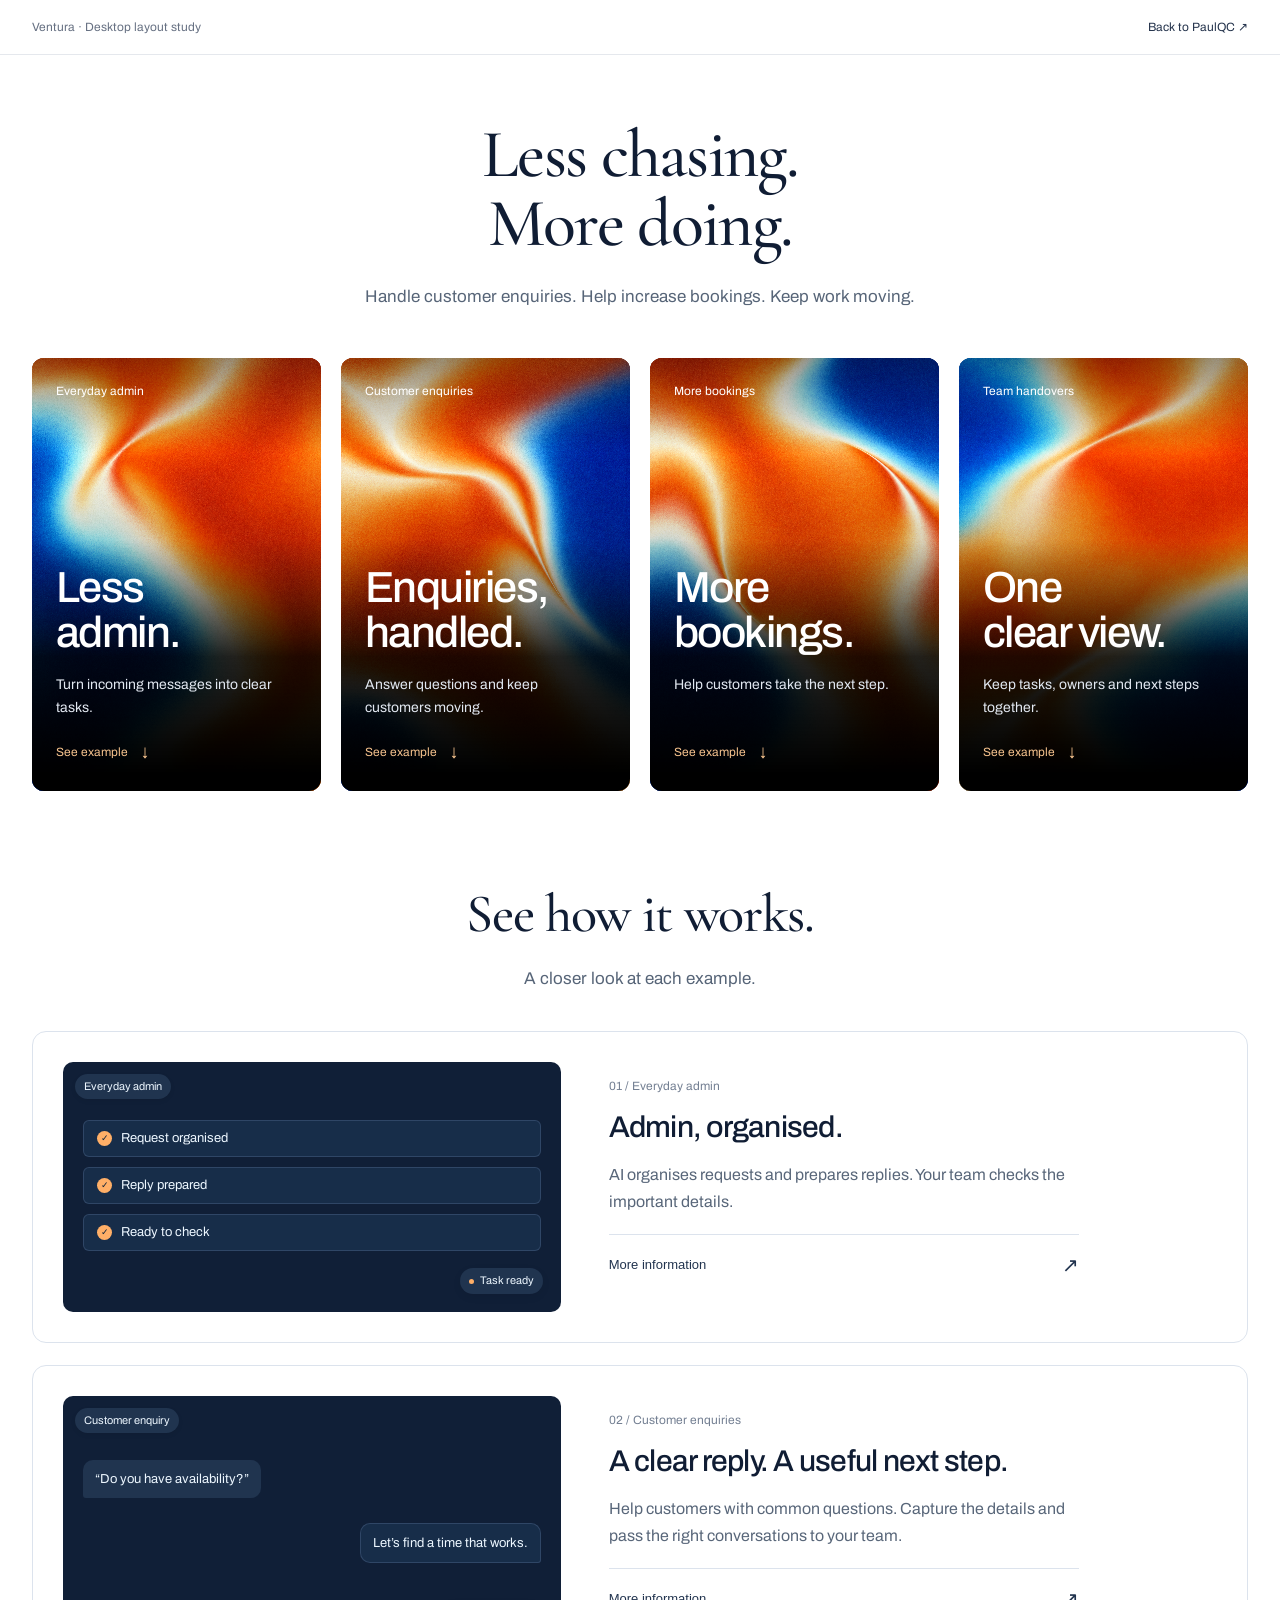
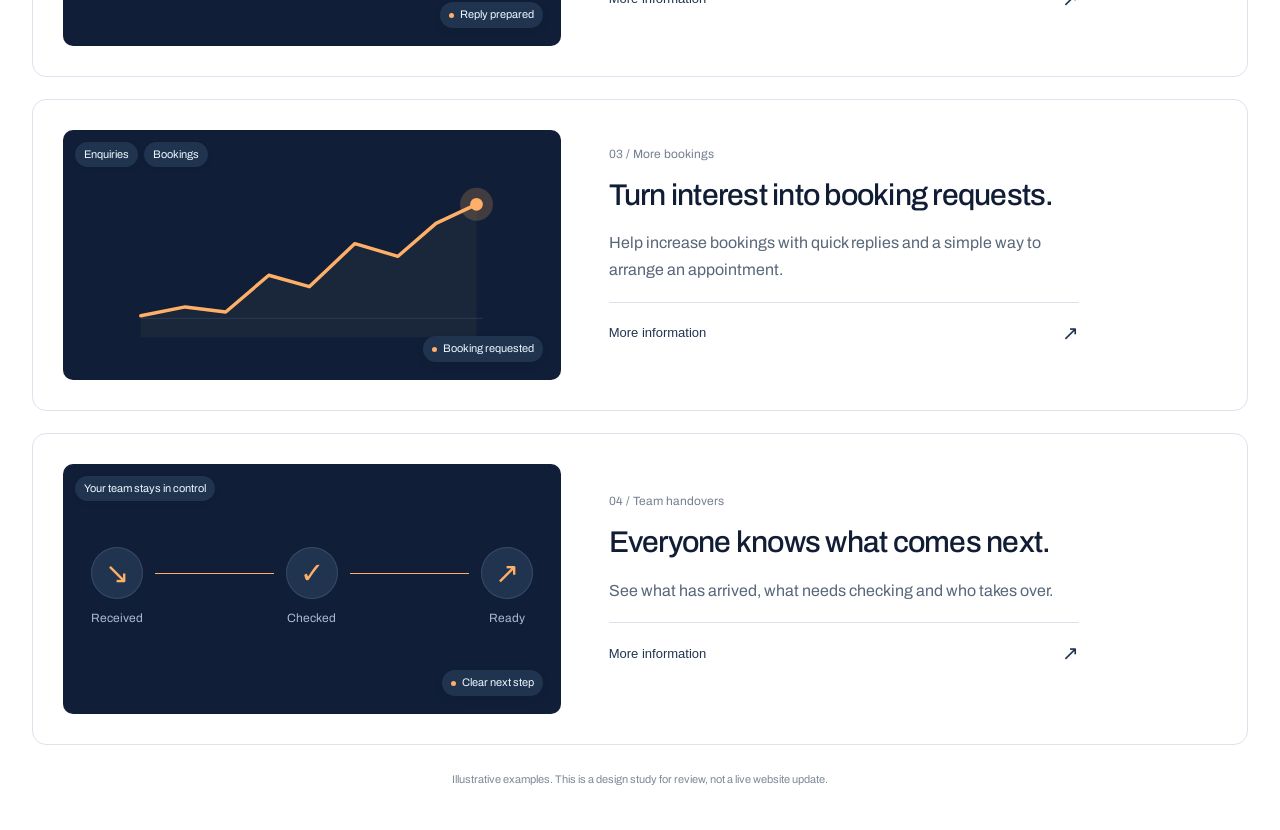
==== cards/index.html @ 67760bbe "Review four orange cards and four separate animated example rows" ====
<!doctype html><html lang="en-GB"><head><meta charset="utf-8"><meta name="viewport" content="width=device-width,initial-scale=1"><meta name="robots" content="noindex,nofollow"><title>Ventura · Card layout study</title><link rel="icon" href="../favicon.svg"><link rel="preconnect" href="https://fonts.googleapis.com"><link href="https://fonts.googleapis.com/css2?family=Archivo:wght@400;500;600&family=Cormorant+Garamond:wght@400;500&display=swap" rel="stylesheet"><link rel="stylesheet" href="flows.css"><link rel="stylesheet" href="mockup.css"><script src="details.js" defer></script></head><body><header class="study-header"><span>Ventura · Desktop layout study</span><a href="../">Back to PaulQC ↗</a></header><main><section class="art-section wrap" id="artwork"><div class="heading"><h1>Less chasing.<br>More doing.</h1><p>Handle customer enquiries. Help increase bookings. Keep work moving.</p></div><div class="art-grid"><article class="art-card"><iframe class="card-art" src="../studies/?capture=1&study=01" title="Animated approved abstract art 1" tabindex="-1"></iframe><div class="card-shade" aria-hidden="true"></div><p class="card-label">Everyday admin</p><div class="card-copy"><h2>Less<br>admin.</h2><p>Turn incoming messages into clear tasks.</p><a href="#example-1">See example <span>↓</span></a></div></article><article class="art-card"><iframe class="card-art" src="../studies/?capture=1&study=02" title="Animated approved abstract art 2" tabindex="-1"></iframe><div class="card-shade" aria-hidden="true"></div><p class="card-label">Customer enquiries</p><div class="card-copy"><h2>Enquiries,<br>handled.</h2><p>Answer questions and keep customers moving.</p><a href="#example-2">See example <span>↓</span></a></div></article><article class="art-card"><iframe class="card-art" src="../studies/?capture=1&study=03" title="Animated approved abstract art 3" tabindex="-1"></iframe><div class="card-shade" aria-hidden="true"></div><p class="card-label">More bookings</p><div class="card-copy"><h2>More<br>bookings.</h2><p>Help customers take the next step.</p><a href="#example-3">See example <span>↓</span></a></div></article><article class="art-card"><iframe class="card-art" src="../studies/?capture=1&study=04" title="Animated fourth abstract art variation" tabindex="-1"></iframe><div class="card-shade" aria-hidden="true"></div><p class="card-label">Team handovers</p><div class="card-copy"><h2>One<br>clear view.</h2><p>Keep tasks, owners and next steps together.</p><a href="#example-4">See example <span>↓</span></a></div></article></div></section><section class="examples-section wrap" id="examples"><div class="heading examples-heading"><h2>See how it works.</h2><p>A closer look at each example.</p></div><div class="example-rows"><article class="example-row" id="example-1"><div class="diagram" aria-hidden="true"><div class="flow-art flow-admin"><div class="flow-tag">Everyday admin</div><div class="flow-tasks"><div class="flow-task task-one"><i>✓</i>Request organised</div><div class="flow-task task-two"><i>✓</i>Reply prepared</div><div class="flow-task task-three"><i>✓</i>Ready to check</div></div><span class="flow-status"><b></b>Task ready</span></div></div><div class="example-copy"><p class="row-label">01 / Everyday admin</p><h3>Admin, organised.</h3><p>AI organises requests and prepares replies. Your team checks the important details.</p><button class="flow-details-toggle" aria-expanded="false" aria-controls="flow-detail-0">More information <span>↗</span></button><div class="flow-details" id="flow-detail-0" hidden><p>We agree the tools, steps and checks with you before building your setup.</p></div></div></article><article class="example-row" id="example-2"><div class="diagram" aria-hidden="true"><div class="flow-art flow-enquiry"><div class="flow-tag">Customer enquiry</div><div class="flow-message question">“Do you have availability?”</div><div class="flow-typing"><i></i><i></i><i></i></div><div class="flow-message answer">Let’s find a time that works.</div><span class="flow-status"><b></b>Reply prepared</span></div></div><div class="example-copy"><p class="row-label">02 / Customer enquiries</p><h3>A clear reply. A useful next step.</h3><p>Help customers with common questions. Capture the details and pass the right conversations to your team.</p><button class="flow-details-toggle" aria-expanded="false" aria-controls="flow-detail-1">More information <span>↗</span></button><div class="flow-details" id="flow-detail-1" hidden><p>We agree the tools, steps and checks with you before building your setup.</p></div></div></article><article class="example-row" id="example-3"><div class="diagram" aria-hidden="true"><div class="flow-art flow-booking"><div class="flow-tags"><span class="flow-tag">Enquiries</span><span class="flow-tag">Bookings</span></div><svg class="booking-graph" viewBox="0 0 300 150" aria-hidden="true"><path class="graph-guide" d="M15 125H285"/><path class="graph-fill" d="M15 123L50 116L82 120L116 91L148 100L184 66L218 76L248 50L280 35V140H15Z"/><path class="graph-line" pathLength="1" d="M15 123L50 116L82 120L116 91L148 100L184 66L218 76L248 50L280 35"/><circle class="graph-halo" cx="280" cy="35" r="13"/><circle class="graph-dot" cx="280" cy="35" r="5"/></svg><span class="flow-status"><b></b>Booking requested</span></div></div><div class="example-copy"><p class="row-label">03 / More bookings</p><h3>Turn interest into booking requests.</h3><p>Help increase bookings with quick replies and a simple way to arrange an appointment.</p><button class="flow-details-toggle" aria-expanded="false" aria-controls="flow-detail-2">More information <span>↗</span></button><div class="flow-details" id="flow-detail-2" hidden><p>We agree the tools, steps and checks with you before building your setup.</p></div></div></article><article class="example-row" id="example-4"><div class="diagram" aria-hidden="true"><div class="flow-art flow-handover"><div class="flow-tag">Your team stays in control</div><div class="handover-path"><div class="handover-stage stage-one"><i>↘</i><span>Received</span></div><span class="handover-connector connector-one"></span><div class="handover-stage stage-two"><i>✓</i><span>Checked</span></div><span class="handover-connector connector-two"></span><div class="handover-stage stage-three"><i>↗</i><span>Ready</span></div></div><span class="flow-status"><b></b>Clear next step</span></div></div><div class="example-copy"><p class="row-label">04 / Team handovers</p><h3>Everyone knows what comes next.</h3><p>See what has arrived, what needs checking and who takes over.</p><button class="flow-details-toggle" aria-expanded="false" aria-controls="flow-detail-3">More information <span>↗</span></button><div class="flow-details" id="flow-detail-3" hidden><p>We agree the tools, steps and checks with you before building your setup.</p></div></div></article></div><p class="study-note">Illustrative examples. This is a design study for review, not a live website update.</p></section></main><script>const observer=new IntersectionObserver(entries=>entries.forEach(e=>e.target.dataset.visible=String(e.isIntersecting)));document.querySelectorAll('.example-row').forEach(e=>observer.observe(e));document.addEventListener('visibilitychange',()=>document.body.dataset.offscreen=String(document.hidden));</script><script>document.querySelectorAll('.art-card').forEach(card=>{function send(e,active){if(e.pointerType==='touch')return;const r=card.getBoundingClientRect();card.querySelector('iframe').contentWindow.postMessage({type:'art-pointer',x:(e.clientX-r.left)/r.width,y:(e.clientY-r.top)/r.height,active},location.origin)}card.addEventListener('pointermove',e=>send(e,true));card.addEventListener('pointerleave',e=>send(e,false))});</script></body></html>
---- cards/flows.css ----
/* Small, sequenced illustrations of useful outcomes. */
.outcome-card{--flow-ink:#dff3e4;--flow-accent:#a7dbb5;--flow-muted:#9ebbab;--flow-line:#678e784a;--flow-panel:#173d2b;--flow-chip:#244d36;--flow-shade:#1d4832;min-height:545px;padding:25px 24px 0;justify-content:flex-start}
body[data-theme=blue] .outcome-card{--flow-ink:#edf7ff;--flow-accent:#8bddf7;--flow-muted:#a2bbd7;--flow-line:#6492b54a;--flow-panel:#112c50;--flow-chip:#204266;--flow-shade:#173a60}
.outcome-card:after,body[data-theme=blue] .outcome-card:after{display:none}
.outcome-card .benefit-art{position:relative;inset:auto;z-index:auto;flex:none;height:198px;margin:19px -9px 23px;border-radius:8px;overflow:hidden}
.outcome-card .benefit-copy{padding:0;flex:1}.outcome-card .benefit-copy h3{font-size:clamp(34px,3.1vw,46px);line-height:1.04}.outcome-card .benefit-copy>p{font-size:14px;line-height:1.65;margin-top:18px;min-height:70px;color:var(--flow-ink)}
.flow-art{position:relative;width:100%;height:100%;background:var(--flow-panel);color:var(--flow-ink);overflow:hidden}
.flow-tag{display:inline-flex;align-items:center;position:absolute;top:12px;left:12px;font-size:9px;line-height:1.2;min-height:23px;padding:6px 9px;background:var(--flow-chip);color:var(--flow-ink);border-radius:20px;box-shadow:0 2px 5px #0001;animation:flow-tag-in 7s cubic-bezier(.2,.7,.2,1) infinite}
.flow-tags{position:absolute;z-index:2;top:12px;left:12px;display:flex;gap:6px}.flow-tags .flow-tag{position:static}.flow-tags .flow-tag:nth-child(2){animation-delay:.22s}
.flow-status{position:absolute;right:12px;bottom:12px;display:inline-flex;align-items:center;gap:6px;padding:6px 9px;border-radius:20px;background:var(--flow-chip);color:var(--flow-ink);font-size:9px;line-height:1.2;white-space:nowrap;box-shadow:0 3px 8px #0001;animation:flow-status-in 7s cubic-bezier(.2,.75,.2,1) infinite}.flow-status b{display:block;width:5px;height:5px;border-radius:50%;background:var(--flow-accent)}
.booking-graph{position:absolute;inset:29px 0 23px;width:100%;height:145px;overflow:visible}.graph-guide{stroke:var(--flow-line);stroke-width:.6;fill:none}.graph-line{fill:none;stroke:var(--flow-accent);stroke-width:2.7;stroke-linecap:round;stroke-linejoin:round;stroke-dasharray:1 1;stroke-dashoffset:0;animation:flow-line-draw 7s cubic-bezier(.4,0,.2,1) infinite}.graph-fill{fill:var(--flow-accent);opacity:.045;animation:flow-area-in 7s ease-in-out infinite}.graph-dot{fill:var(--flow-accent);animation:flow-dot-in 7s ease infinite}.graph-halo{fill:var(--flow-accent);opacity:.2;transform-origin:280px 35px;animation:flow-end-pulse 7s ease-out infinite}
.flow-tasks{position:absolute;left:14px;right:14px;top:53px;display:flex;flex-direction:column;gap:8px}.flow-task{display:flex;align-items:center;gap:9px;color:var(--flow-ink);font-size:10px;padding:7px 10px;border:1px solid var(--flow-line);border-radius:6px;background:var(--flow-shade);animation:flow-task-in 7s ease infinite}.flow-task i{font-style:normal;font-size:9px;border-radius:50%;width:15px;height:15px;display:grid;place-items:center;background:var(--flow-accent);color:#10253b}.task-two{animation-delay:.3s}.task-three{animation-delay:.6s}.flow-admin .flow-status{bottom:8px}
.flow-message{position:absolute;padding:10px 12px;border-radius:10px;color:var(--flow-ink);font-size:10px;line-height:1.4;max-width:89%}.question{left:12px;top:57px;background:var(--flow-chip);border-bottom-left-radius:3px;animation:flow-question-in 7s ease infinite}.answer{right:12px;top:113px;background:var(--flow-shade);border:1px solid var(--flow-line);border-bottom-right-radius:3px;animation:flow-answer-in 7s ease infinite}.flow-typing{position:absolute;right:20px;top:104px;display:flex;gap:4px;opacity:0;animation:flow-typing-in 7s ease infinite}.flow-typing i{width:4px;height:4px;background:var(--flow-accent);border-radius:50%;animation:flow-typing-dot .75s ease-in-out infinite}.flow-typing i:nth-child(2){animation-delay:.15s}.flow-typing i:nth-child(3){animation-delay:.3s}
.handover-path{position:absolute;left:12px;right:12px;top:75px;display:flex;align-items:center;justify-content:space-between;gap:4px}.handover-stage{display:flex;flex-direction:column;align-items:center;gap:8px;font-size:9px;color:var(--flow-muted)}.handover-stage i{display:grid;place-items:center;width:38px;height:38px;border:1px solid var(--flow-line);background:var(--flow-chip);color:var(--flow-accent);font-size:22px;border-radius:50%;font-style:normal;animation:flow-stage-in 7s ease infinite}.stage-two i{animation-delay:.5s}.stage-three i{animation-delay:1s}.handover-connector{height:1px;flex:1;min-width:5px;background:var(--flow-accent);align-self:flex-start;margin-top:19px;transform-origin:left;animation:flow-connector 7s ease infinite}.connector-two{animation-delay:.6s}
.flow-details-toggle{display:flex;align-items:center;justify-content:space-between;width:100%;padding:18px 0;margin-top:14px;border:0;border-top:1px solid var(--flow-line);border-radius:0;color:var(--flow-ink);background:none;box-shadow:none;font-family:var(--control-font,Arial,sans-serif);font-size:13px;font-weight:500;cursor:pointer;min-height:56px;transition:color .2s}.flow-details-toggle:hover{color:var(--flow-accent);background:none;transform:none}.flow-details-toggle span{display:block;font-size:20px;transition:transform .3s}.flow-details-toggle[aria-expanded=true] span{transform:rotate(90deg)}.flow-details{overflow:hidden;color:var(--flow-ink);font-size:13px;line-height:1.7}.flow-details p{margin:5px 0 15px}.flow-details a{display:inline-block;color:var(--flow-accent);padding-bottom:24px}.flow-note{font-size:11px;color:var(--muted);text-align:center;margin:25px 0 0}
.outcome-card .flow-art *{animation-play-state:paused}.outcome-card[data-visible=true] .flow-art *{animation-play-state:running}body[data-offscreen=true] .flow-art *{animation-play-state:paused!important}
@keyframes flow-line-draw{0%,8%{stroke-dashoffset:1;opacity:0}10%{opacity:1}38%,86%{stroke-dashoffset:0;opacity:1}96%,100%{stroke-dashoffset:0;opacity:0}}
@keyframes flow-area-in{0%,35%,100%{opacity:0}45%,86%{opacity:.065}96%{opacity:0}}
@keyframes flow-dot-in{0%,34%,100%{opacity:0;transform:scale(.8)}42%,87%{opacity:1;transform:scale(1)}95%{opacity:0}}
@keyframes flow-end-pulse{0%,35%,100%{opacity:0;transform:scale(.5)}40%{opacity:.3;transform:scale(.6)}58%{opacity:0;transform:scale(1.6)}62%{opacity:.2;transform:scale(.6)}82%{opacity:0;transform:scale(1.6)}}
@keyframes flow-tag-in{0%,4%{opacity:0;transform:translateY(4px) scale(.94)}14%,88%{opacity:1;transform:translateY(0) scale(1)}98%,100%{opacity:0}}
@keyframes flow-status-in{0%,46%{opacity:0;transform:translateY(7px)}55%,88%{opacity:1;transform:translateY(0)}98%,100%{opacity:0;transform:translateY(0)}}
@keyframes flow-task-in{0%,6%{opacity:0;transform:translateX(-10px)}19%,86%{opacity:1;transform:translateX(0)}97%,100%{opacity:0}}
@keyframes flow-question-in{0%,5%{opacity:0;transform:translateY(6px)}15%,88%{opacity:1;transform:translateY(0)}98%,100%{opacity:0}}
@keyframes flow-answer-in{0%,38%{opacity:0;transform:translateY(7px)}48%,88%{opacity:1;transform:translateY(0)}98%,100%{opacity:0}}
@keyframes flow-typing-in{0%,16%,42%,100%{opacity:0}21%,36%{opacity:1}}
@keyframes flow-typing-dot{50%{transform:translateY(-3px)}}
@keyframes flow-stage-in{0%,9%{opacity:.35;transform:scale(.87)}25%,88%{opacity:1;transform:scale(1)}98%,100%{opacity:.35}}
@keyframes flow-connector{0%,17%{transform:scaleX(0);opacity:0}35%,88%{transform:scaleX(1);opacity:.65}98%,100%{opacity:0}}
@media(prefers-reduced-motion:reduce){.flow-art *{animation:none!important}.flow-typing{display:none}.flow-details-toggle span{transition:none}}
.graph-dot{transform-origin:280px 35px}
---- cards/mockup.css ----
*{box-sizing:border-box}html{scroll-behavior:smooth;scroll-padding-top:24px}body{margin:0;background:#fff;color:#101d34;font-family:Archivo,Arial,sans-serif;--flow-ink:#edf7ff;--flow-accent:#ffaf67;--flow-muted:#abbad1;--flow-line:#6a85ad4a;--flow-panel:#101f37;--flow-chip:#20344f;--flow-shade:#172d49}.wrap{width:min(1328px,calc(100% - 64px));margin:auto}.study-header{padding:20px 32px;border-bottom:1px solid #e5e8ed;display:flex;justify-content:space-between;font-size:12px;color:#667082}.study-header a{color:#24334c;text-decoration:none}.heading{text-align:center;margin:65px 0 48px}.heading h1,.heading h2{font-family:'Cormorant Garamond',Georgia,serif;font-size:68px;line-height:1.02;letter-spacing:-.025em;font-weight:500;margin:0 0 24px}.heading p{font-size:17px;line-height:1.6;color:#576578;margin:0}.art-grid{display:grid;grid-template-columns:repeat(4,minmax(0,1fr));gap:20px}.art-card{position:relative;aspect-ratio:2/3;background:#000;overflow:hidden;border-radius:12px;color:white;isolation:isolate}.card-art{position:absolute;inset:0;width:100%;height:100%;border:0;pointer-events:none}.card-shade{position:absolute;inset:0;background:linear-gradient(#0006,transparent 22%,#0002 42%,#000d 69%,#000 96%);pointer-events:none}.card-label{position:absolute;top:26px;left:24px;font-size:12px;margin:0;z-index:2}.card-copy{position:absolute;left:24px;right:24px;bottom:24px;z-index:2}.card-copy h2{font-family:'Helvetica Neue',Archivo,Arial,sans-serif;font-size:clamp(30px,3.4vw,49px);line-height:1.04;letter-spacing:-.035em;font-weight:500;margin:0}.card-copy p{font-size:14px;line-height:1.65;margin:18px 0;color:#e2e8f1;min-height:46px}.card-copy a{display:flex;align-items:center;gap:14px;font-size:12px;color:#f5c28d;text-decoration:none;min-height:30px}.card-copy a span{transition:transform .3s}.card-copy a:hover span{transform:translateY(3px)}a:focus-visible,button:focus-visible{outline:3px solid #de8841;outline-offset:4px}.examples-section{padding-bottom:45px}.examples-heading{margin-top:95px;margin-bottom:38px}.examples-heading h2{font-size:54px}.example-rows{display:grid;grid-template-columns:1fr;gap:22px}.example-row{display:grid;grid-template-columns:.9fr 1.1fr;align-items:center;gap:48px;border:1px solid #dce3ed;border-radius:14px;padding:30px;min-height:308px}.diagram{height:250px;border-radius:10px;overflow:hidden;pointer-events:none}.diagram .flow-tag{font-size:11px}.diagram .flow-status{font-size:11px;bottom:18px;right:18px}.diagram .flow-tasks{top:58px;left:20px;right:20px;gap:10px}.diagram .flow-task{font-size:13px;padding:10px 13px}.diagram .flow-message{font-size:13px}.diagram .question{top:64px;left:20px}.diagram .answer{top:127px;right:20px}.diagram .flow-typing{top:119px}.diagram .booking-graph{inset:30px 0 30px;height:190px}.diagram .handover-path{left:28px;right:28px;top:83px;gap:12px}.diagram .handover-stage{font-size:12px;gap:12px}.diagram .handover-stage i{width:52px;height:52px;font-size:29px}.diagram .handover-connector{margin-top:26px}.row-label{font-size:12px;color:#737f92;margin:0 0 17px}.example-copy h3{font-size:30px;line-height:1.15;letter-spacing:-.025em;font-weight:500;max-width:480px;margin:0 0 17px}.example-copy>p:not(.row-label){color:#59677a;font-size:16px;line-height:1.7;max-width:470px;margin:0}.example-copy .flow-details-toggle{color:#21334e;border-color:#dce3ed;margin-top:18px;width:100%;max-width:470px;text-align:left}.example-copy .flow-details{color:#59677a;max-width:470px}.study-note{text-align:center;color:#7f8998;font-size:11px;margin:28px 0 0}.example-row .flow-art *{animation-play-state:paused}.example-row[data-visible=true] .flow-art *{animation-play-state:running}.flow-tag,.flow-status{z-index:1}.capture .study-header{display:none}@media(max-width:1100px){.wrap{width:calc(100% - 40px)}.art-grid{gap:12px}.card-copy,.card-label{left:16px;right:16px}.card-copy h2{font-size:34px}.card-copy p{font-size:12px}.example-row{gap:30px}}@media(prefers-reduced-motion:reduce){html{scroll-behavior:auto}*,*:before,*:after{animation:none!important;transition:none!important}}
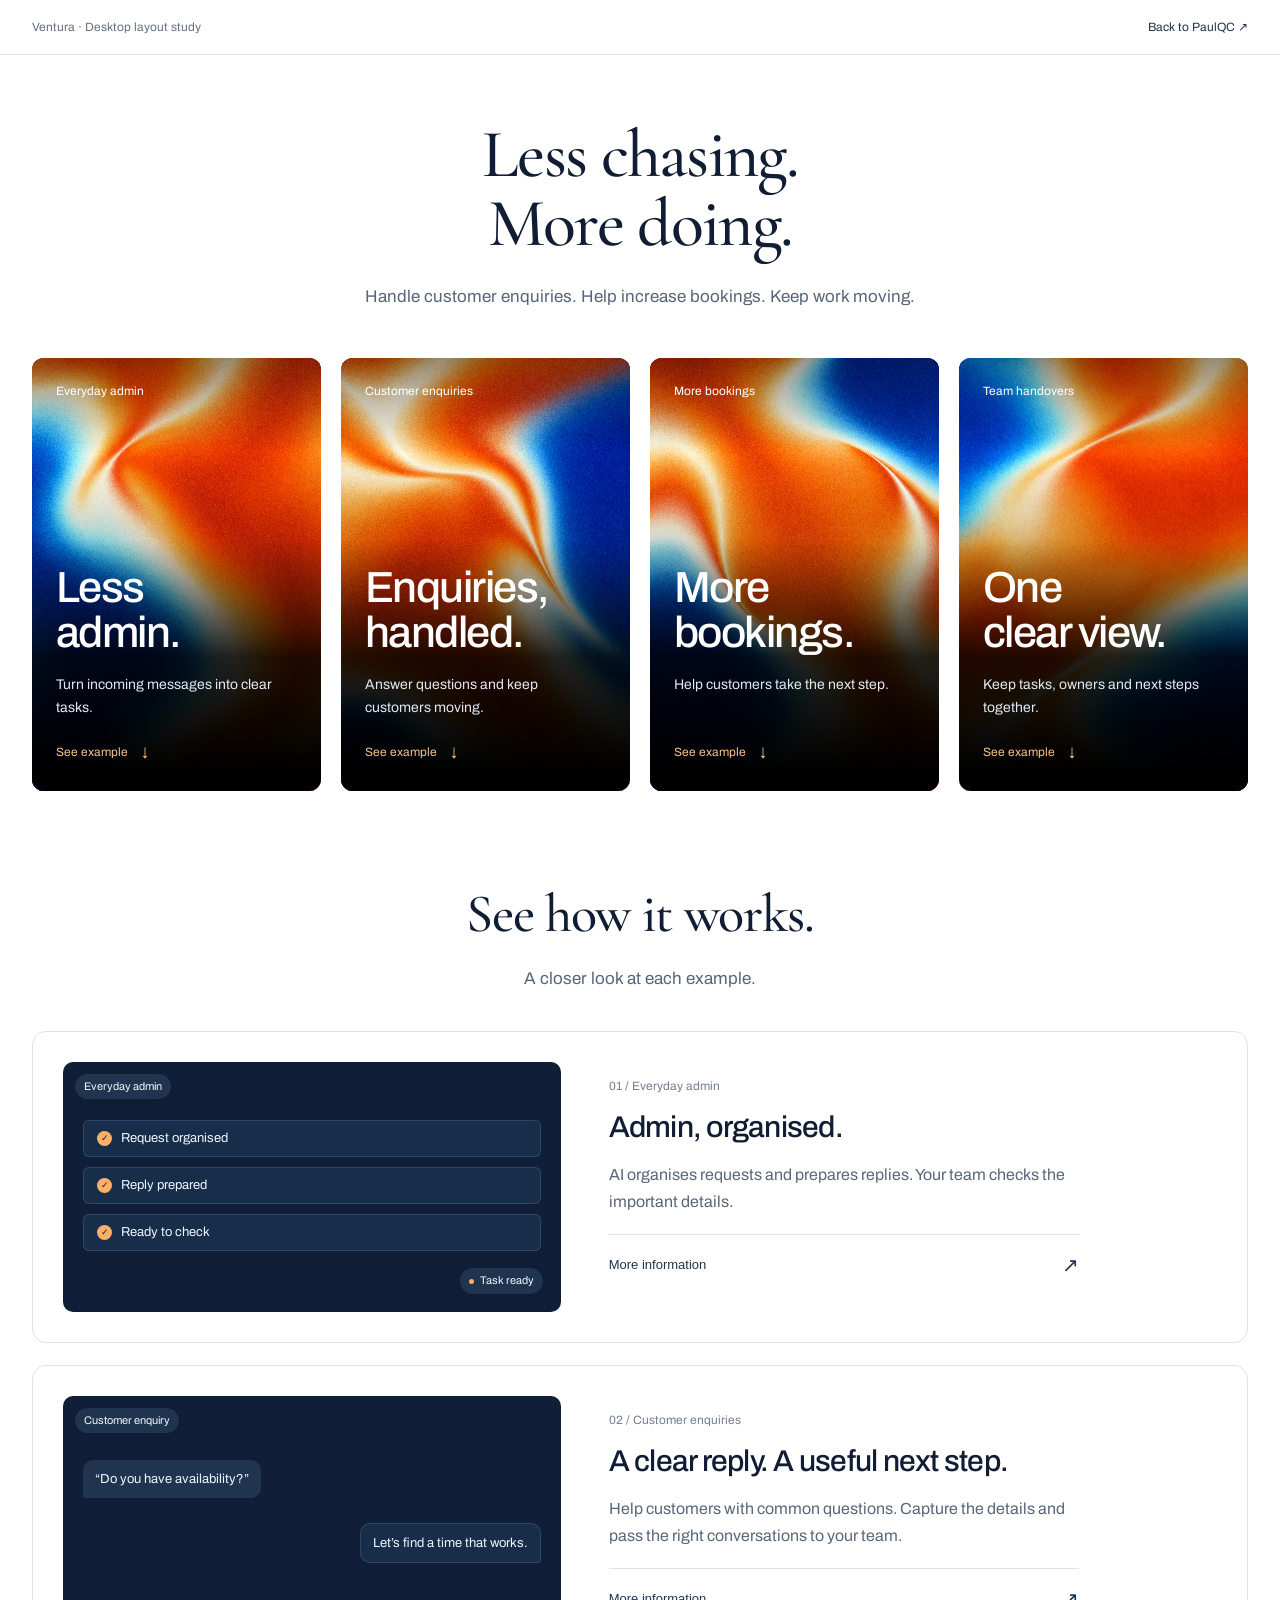
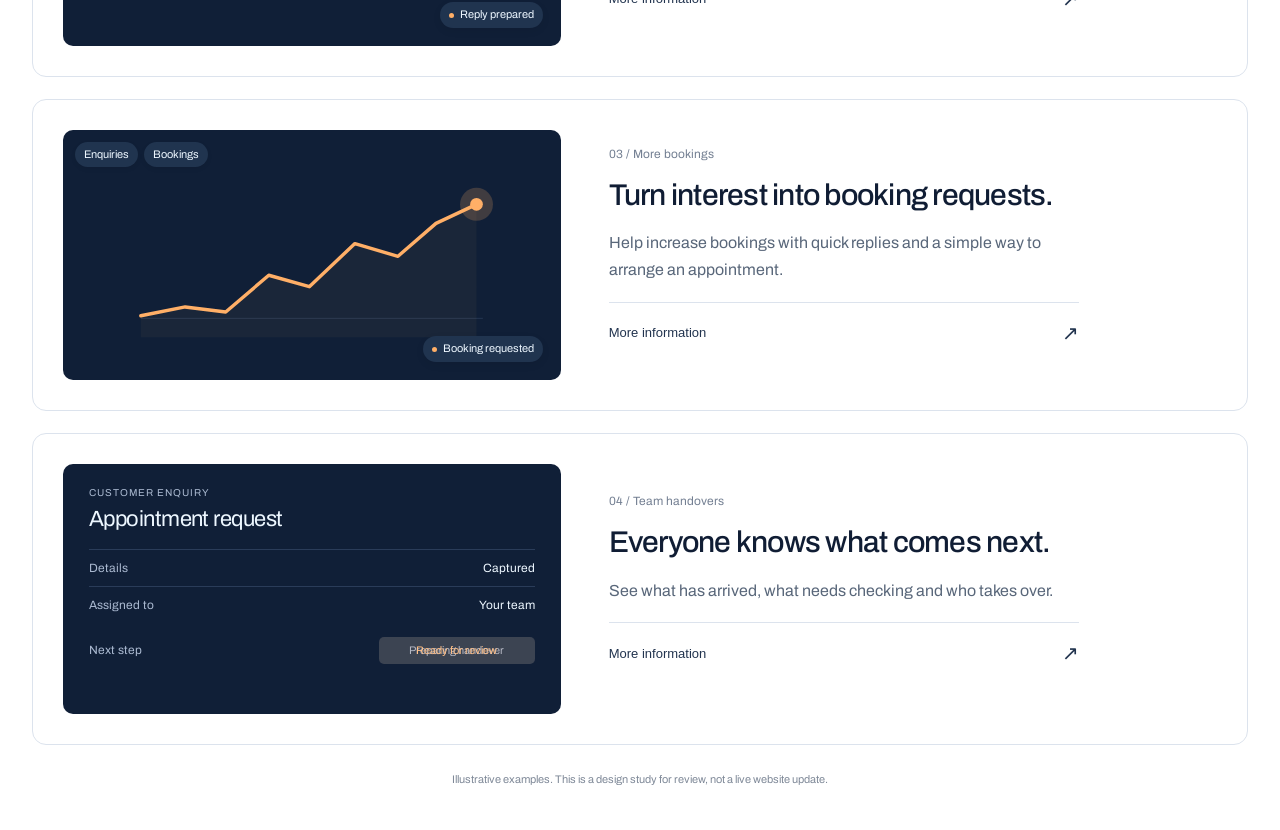
==== commit 6435d1f4: "Replace handover arrow animation with a clear task summary" ====
--- a/cards/index.html
+++ b/cards/index.html
@@ -1 +1 @@
-<!doctype html><html lang="en-GB"><head><meta charset="utf-8"><meta name="viewport" content="width=device-width,initial-scale=1"><meta name="robots" content="noindex,nofollow"><title>Ventura · Card layout study</title><link rel="icon" href="../favicon.svg"><link rel="preconnect" href="https://fonts.googleapis.com"><link href="https://fonts.googleapis.com/css2?family=Archivo:wght@400;500;600&family=Cormorant+Garamond:wght@400;500&display=swap" rel="stylesheet"><link rel="stylesheet" href="flows.css"><link rel="stylesheet" href="mockup.css"><script src="details.js" defer></script></head><body><header class="study-header"><span>Ventura · Desktop layout study</span><a href="../">Back to PaulQC ↗</a></header><main><section class="art-section wrap" id="artwork"><div class="heading"><h1>Less chasing.<br>More doing.</h1><p>Handle customer enquiries. Help increase bookings. Keep work moving.</p></div><div class="art-grid"><article class="art-card"><iframe class="card-art" src="../studies/?capture=1&study=01" title="Animated approved abstract art 1" tabindex="-1"></iframe><div class="card-shade" aria-hidden="true"></div><p class="card-label">Everyday admin</p><div class="card-copy"><h2>Less<br>admin.</h2><p>Turn incoming messages into clear tasks.</p><a href="#example-1">See example <span>↓</span></a></div></article><article class="art-card"><iframe class="card-art" src="../studies/?capture=1&study=02" title="Animated approved abstract art 2" tabindex="-1"></iframe><div class="card-shade" aria-hidden="true"></div><p class="card-label">Customer enquiries</p><div class="card-copy"><h2>Enquiries,<br>handled.</h2><p>Answer questions and keep customers moving.</p><a href="#example-2">See example <span>↓</span></a></div></article><article class="art-card"><iframe class="card-art" src="../studies/?capture=1&study=03" title="Animated approved abstract art 3" tabindex="-1"></iframe><div class="card-shade" aria-hidden="true"></div><p class="card-label">More bookings</p><div class="card-copy"><h2>More<br>bookings.</h2><p>Help customers take the next step.</p><a href="#example-3">See example <span>↓</span></a></div></article><article class="art-card"><iframe class="card-art" src="../studies/?capture=1&study=04" title="Animated fourth abstract art variation" tabindex="-1"></iframe><div class="card-shade" aria-hidden="true"></div><p class="card-label">Team handovers</p><div class="card-copy"><h2>One<br>clear view.</h2><p>Keep tasks, owners and next steps together.</p><a href="#example-4">See example <span>↓</span></a></div></article></div></section><section class="examples-section wrap" id="examples"><div class="heading examples-heading"><h2>See how it works.</h2><p>A closer look at each example.</p></div><div class="example-rows"><article class="example-row" id="example-1"><div class="diagram" aria-hidden="true"><div class="flow-art flow-admin"><div class="flow-tag">Everyday admin</div><div class="flow-tasks"><div class="flow-task task-one"><i>✓</i>Request organised</div><div class="flow-task task-two"><i>✓</i>Reply prepared</div><div class="flow-task task-three"><i>✓</i>Ready to check</div></div><span class="flow-status"><b></b>Task ready</span></div></div><div class="example-copy"><p class="row-label">01 / Everyday admin</p><h3>Admin, organised.</h3><p>AI organises requests and prepares replies. Your team checks the important details.</p><button class="flow-details-toggle" aria-expanded="false" aria-controls="flow-detail-0">More information <span>↗</span></button><div class="flow-details" id="flow-detail-0" hidden><p>We agree the tools, steps and checks with you before building your setup.</p></div></div></article><article class="example-row" id="example-2"><div class="diagram" aria-hidden="true"><div class="flow-art flow-enquiry"><div class="flow-tag">Customer enquiry</div><div class="flow-message question">“Do you have availability?”</div><div class="flow-typing"><i></i><i></i><i></i></div><div class="flow-message answer">Let’s find a time that works.</div><span class="flow-status"><b></b>Reply prepared</span></div></div><div class="example-copy"><p class="row-label">02 / Customer enquiries</p><h3>A clear reply. A useful next step.</h3><p>Help customers with common questions. Capture the details and pass the right conversations to your team.</p><button class="flow-details-toggle" aria-expanded="false" aria-controls="flow-detail-1">More information <span>↗</span></button><div class="flow-details" id="flow-detail-1" hidden><p>We agree the tools, steps and checks with you before building your setup.</p></div></div></article><article class="example-row" id="example-3"><div class="diagram" aria-hidden="true"><div class="flow-art flow-booking"><div class="flow-tags"><span class="flow-tag">Enquiries</span><span class="flow-tag">Bookings</span></div><svg class="booking-graph" viewBox="0 0 300 150" aria-hidden="true"><path class="graph-guide" d="M15 125H285"/><path class="graph-fill" d="M15 123L50 116L82 120L116 91L148 100L184 66L218 76L248 50L280 35V140H15Z"/><path class="graph-line" pathLength="1" d="M15 123L50 116L82 120L116 91L148 100L184 66L218 76L248 50L280 35"/><circle class="graph-halo" cx="280" cy="35" r="13"/><circle class="graph-dot" cx="280" cy="35" r="5"/></svg><span class="flow-status"><b></b>Booking requested</span></div></div><div class="example-copy"><p class="row-label">03 / More bookings</p><h3>Turn interest into booking requests.</h3><p>Help increase bookings with quick replies and a simple way to arrange an appointment.</p><button class="flow-details-toggle" aria-expanded="false" aria-controls="flow-detail-2">More information <span>↗</span></button><div class="flow-details" id="flow-detail-2" hidden><p>We agree the tools, steps and checks with you before building your setup.</p></div></div></article><article class="example-row" id="example-4"><div class="diagram" aria-hidden="true"><div class="flow-art flow-handover"><div class="flow-tag">Your team stays in control</div><div class="handover-path"><div class="handover-stage stage-one"><i>↘</i><span>Received</span></div><span class="handover-connector connector-one"></span><div class="handover-stage stage-two"><i>✓</i><span>Checked</span></div><span class="handover-connector connector-two"></span><div class="handover-stage stage-three"><i>↗</i><span>Ready</span></div></div><span class="flow-status"><b></b>Clear next step</span></div></div><div class="example-copy"><p class="row-label">04 / Team handovers</p><h3>Everyone knows what comes next.</h3><p>See what has arrived, what needs checking and who takes over.</p><button class="flow-details-toggle" aria-expanded="false" aria-controls="flow-detail-3">More information <span>↗</span></button><div class="flow-details" id="flow-detail-3" hidden><p>We agree the tools, steps and checks with you before building your setup.</p></div></div></article></div><p class="study-note">Illustrative examples. This is a design study for review, not a live website update.</p></section></main><script>const observer=new IntersectionObserver(entries=>entries.forEach(e=>e.target.dataset.visible=String(e.isIntersecting)));document.querySelectorAll('.example-row').forEach(e=>observer.observe(e));document.addEventListener('visibilitychange',()=>document.body.dataset.offscreen=String(document.hidden));</script><script>document.querySelectorAll('.art-card').forEach(card=>{function send(e,active){if(e.pointerType==='touch')return;const r=card.getBoundingClientRect();card.querySelector('iframe').contentWindow.postMessage({type:'art-pointer',x:(e.clientX-r.left)/r.width,y:(e.clientY-r.top)/r.height,active},location.origin)}card.addEventListener('pointermove',e=>send(e,true));card.addEventListener('pointerleave',e=>send(e,false))});</script></body></html>+<!doctype html><html lang="en-GB"><head><meta charset="utf-8"><meta name="viewport" content="width=device-width,initial-scale=1"><meta name="robots" content="noindex,nofollow"><title>Ventura · Card layout study</title><link rel="icon" href="../favicon.svg"><link rel="preconnect" href="https://fonts.googleapis.com"><link href="https://fonts.googleapis.com/css2?family=Archivo:wght@400;500;600&family=Cormorant+Garamond:wght@400;500&display=swap" rel="stylesheet"><link rel="stylesheet" href="flows.css?v=task-panel-2"><link rel="stylesheet" href="mockup.css?v=task-panel-2"><script src="details.js" defer></script></head><body><header class="study-header"><span>Ventura · Desktop layout study</span><a href="../">Back to PaulQC ↗</a></header><main><section class="art-section wrap" id="artwork"><div class="heading"><h1>Less chasing.<br>More doing.</h1><p>Handle customer enquiries. Help increase bookings. Keep work moving.</p></div><div class="art-grid"><article class="art-card"><iframe class="card-art" src="../studies/?capture=1&study=01" title="Animated approved abstract art 1" tabindex="-1"></iframe><div class="card-shade" aria-hidden="true"></div><p class="card-label">Everyday admin</p><div class="card-copy"><h2>Less<br>admin.</h2><p>Turn incoming messages into clear tasks.</p><a href="#example-1">See example <span>↓</span></a></div></article><article class="art-card"><iframe class="card-art" src="../studies/?capture=1&study=02" title="Animated approved abstract art 2" tabindex="-1"></iframe><div class="card-shade" aria-hidden="true"></div><p class="card-label">Customer enquiries</p><div class="card-copy"><h2>Enquiries,<br>handled.</h2><p>Answer questions and keep customers moving.</p><a href="#example-2">See example <span>↓</span></a></div></article><article class="art-card"><iframe class="card-art" src="../studies/?capture=1&study=03" title="Animated approved abstract art 3" tabindex="-1"></iframe><div class="card-shade" aria-hidden="true"></div><p class="card-label">More bookings</p><div class="card-copy"><h2>More<br>bookings.</h2><p>Help customers take the next step.</p><a href="#example-3">See example <span>↓</span></a></div></article><article class="art-card"><iframe class="card-art" src="../studies/?capture=1&study=04" title="Animated fourth abstract art variation" tabindex="-1"></iframe><div class="card-shade" aria-hidden="true"></div><p class="card-label">Team handovers</p><div class="card-copy"><h2>One<br>clear view.</h2><p>Keep tasks, owners and next steps together.</p><a href="#example-4">See example <span>↓</span></a></div></article></div></section><section class="examples-section wrap" id="examples"><div class="heading examples-heading"><h2>See how it works.</h2><p>A closer look at each example.</p></div><div class="example-rows"><article class="example-row" id="example-1"><div class="diagram" aria-hidden="true"><div class="flow-art flow-admin"><div class="flow-tag">Everyday admin</div><div class="flow-tasks"><div class="flow-task task-one"><i>✓</i>Request organised</div><div class="flow-task task-two"><i>✓</i>Reply prepared</div><div class="flow-task task-three"><i>✓</i>Ready to check</div></div><span class="flow-status"><b></b>Task ready</span></div></div><div class="example-copy"><p class="row-label">01 / Everyday admin</p><h3>Admin, organised.</h3><p>AI organises requests and prepares replies. Your team checks the important details.</p><button class="flow-details-toggle" aria-expanded="false" aria-controls="flow-detail-0">More information <span>↗</span></button><div class="flow-details" id="flow-detail-0" hidden><p>We agree the tools, steps and checks with you before building your setup.</p></div></div></article><article class="example-row" id="example-2"><div class="diagram" aria-hidden="true"><div class="flow-art flow-enquiry"><div class="flow-tag">Customer enquiry</div><div class="flow-message question">“Do you have availability?”</div><div class="flow-typing"><i></i><i></i><i></i></div><div class="flow-message answer">Let’s find a time that works.</div><span class="flow-status"><b></b>Reply prepared</span></div></div><div class="example-copy"><p class="row-label">02 / Customer enquiries</p><h3>A clear reply. A useful next step.</h3><p>Help customers with common questions. Capture the details and pass the right conversations to your team.</p><button class="flow-details-toggle" aria-expanded="false" aria-controls="flow-detail-1">More information <span>↗</span></button><div class="flow-details" id="flow-detail-1" hidden><p>We agree the tools, steps and checks with you before building your setup.</p></div></div></article><article class="example-row" id="example-3"><div class="diagram" aria-hidden="true"><div class="flow-art flow-booking"><div class="flow-tags"><span class="flow-tag">Enquiries</span><span class="flow-tag">Bookings</span></div><svg class="booking-graph" viewBox="0 0 300 150" aria-hidden="true"><path class="graph-guide" d="M15 125H285"/><path class="graph-fill" d="M15 123L50 116L82 120L116 91L148 100L184 66L218 76L248 50L280 35V140H15Z"/><path class="graph-line" pathLength="1" d="M15 123L50 116L82 120L116 91L148 100L184 66L218 76L248 50L280 35"/><circle class="graph-halo" cx="280" cy="35" r="13"/><circle class="graph-dot" cx="280" cy="35" r="5"/></svg><span class="flow-status"><b></b>Booking requested</span></div></div><div class="example-copy"><p class="row-label">03 / More bookings</p><h3>Turn interest into booking requests.</h3><p>Help increase bookings with quick replies and a simple way to arrange an appointment.</p><button class="flow-details-toggle" aria-expanded="false" aria-controls="flow-detail-2">More information <span>↗</span></button><div class="flow-details" id="flow-detail-2" hidden><p>We agree the tools, steps and checks with you before building your setup.</p></div></div></article><article class="example-row" id="example-4"><div class="diagram" aria-hidden="true"><div class="flow-art flow-handover"><div class="handover-summary"><p class="handover-eyebrow">CUSTOMER ENQUIRY</p><p class="handover-subject">Appointment request</p><div class="handover-field"><span>Details</span><strong>Captured</strong></div><div class="handover-field"><span>Assigned to</span><strong>Your team</strong></div><div class="handover-review"><span>Next step</span><div class="handover-status"><span class="status-preparing">Preparing handover</span><span class="status-ready">Ready for review</span></div></div></div></div></div><div class="example-copy"><p class="row-label">04 / Team handovers</p><h3>Everyone knows what comes next.</h3><p>See what has arrived, what needs checking and who takes over.</p><button class="flow-details-toggle" aria-expanded="false" aria-controls="flow-detail-3">More information <span>↗</span></button><div class="flow-details" id="flow-detail-3" hidden><p>We agree the tools, steps and checks with you before building your setup.</p></div></div></article></div><p class="study-note">Illustrative examples. This is a design study for review, not a live website update.</p></section></main><script>const observer=new IntersectionObserver(entries=>entries.forEach(e=>e.target.dataset.visible=String(e.isIntersecting)));document.querySelectorAll('.example-row').forEach(e=>observer.observe(e));document.addEventListener('visibilitychange',()=>document.body.dataset.offscreen=String(document.hidden));</script><script>document.querySelectorAll('.art-card').forEach(card=>{function send(e,active){if(e.pointerType==='touch')return;const r=card.getBoundingClientRect();card.querySelector('iframe').contentWindow.postMessage({type:'art-pointer',x:(e.clientX-r.left)/r.width,y:(e.clientY-r.top)/r.height,active},location.origin)}card.addEventListener('pointermove',e=>send(e,true));card.addEventListener('pointerleave',e=>send(e,false))});</script></body></html>
--- a/cards/flows.css
+++ b/cards/flows.css
@@ -11,7 +11,7 @@
 .booking-graph{position:absolute;inset:29px 0 23px;width:100%;height:145px;overflow:visible}.graph-guide{stroke:var(--flow-line);stroke-width:.6;fill:none}.graph-line{fill:none;stroke:var(--flow-accent);stroke-width:2.7;stroke-linecap:round;stroke-linejoin:round;stroke-dasharray:1 1;stroke-dashoffset:0;animation:flow-line-draw 7s cubic-bezier(.4,0,.2,1) infinite}.graph-fill{fill:var(--flow-accent);opacity:.045;animation:flow-area-in 7s ease-in-out infinite}.graph-dot{fill:var(--flow-accent);animation:flow-dot-in 7s ease infinite}.graph-halo{fill:var(--flow-accent);opacity:.2;transform-origin:280px 35px;animation:flow-end-pulse 7s ease-out infinite}
 .flow-tasks{position:absolute;left:14px;right:14px;top:53px;display:flex;flex-direction:column;gap:8px}.flow-task{display:flex;align-items:center;gap:9px;color:var(--flow-ink);font-size:10px;padding:7px 10px;border:1px solid var(--flow-line);border-radius:6px;background:var(--flow-shade);animation:flow-task-in 7s ease infinite}.flow-task i{font-style:normal;font-size:9px;border-radius:50%;width:15px;height:15px;display:grid;place-items:center;background:var(--flow-accent);color:#10253b}.task-two{animation-delay:.3s}.task-three{animation-delay:.6s}.flow-admin .flow-status{bottom:8px}
 .flow-message{position:absolute;padding:10px 12px;border-radius:10px;color:var(--flow-ink);font-size:10px;line-height:1.4;max-width:89%}.question{left:12px;top:57px;background:var(--flow-chip);border-bottom-left-radius:3px;animation:flow-question-in 7s ease infinite}.answer{right:12px;top:113px;background:var(--flow-shade);border:1px solid var(--flow-line);border-bottom-right-radius:3px;animation:flow-answer-in 7s ease infinite}.flow-typing{position:absolute;right:20px;top:104px;display:flex;gap:4px;opacity:0;animation:flow-typing-in 7s ease infinite}.flow-typing i{width:4px;height:4px;background:var(--flow-accent);border-radius:50%;animation:flow-typing-dot .75s ease-in-out infinite}.flow-typing i:nth-child(2){animation-delay:.15s}.flow-typing i:nth-child(3){animation-delay:.3s}
-.handover-path{position:absolute;left:12px;right:12px;top:75px;display:flex;align-items:center;justify-content:space-between;gap:4px}.handover-stage{display:flex;flex-direction:column;align-items:center;gap:8px;font-size:9px;color:var(--flow-muted)}.handover-stage i{display:grid;place-items:center;width:38px;height:38px;border:1px solid var(--flow-line);background:var(--flow-chip);color:var(--flow-accent);font-size:22px;border-radius:50%;font-style:normal;animation:flow-stage-in 7s ease infinite}.stage-two i{animation-delay:.5s}.stage-three i{animation-delay:1s}.handover-connector{height:1px;flex:1;min-width:5px;background:var(--flow-accent);align-self:flex-start;margin-top:19px;transform-origin:left;animation:flow-connector 7s ease infinite}.connector-two{animation-delay:.6s}
+
 .flow-details-toggle{display:flex;align-items:center;justify-content:space-between;width:100%;padding:18px 0;margin-top:14px;border:0;border-top:1px solid var(--flow-line);border-radius:0;color:var(--flow-ink);background:none;box-shadow:none;font-family:var(--control-font,Arial,sans-serif);font-size:13px;font-weight:500;cursor:pointer;min-height:56px;transition:color .2s}.flow-details-toggle:hover{color:var(--flow-accent);background:none;transform:none}.flow-details-toggle span{display:block;font-size:20px;transition:transform .3s}.flow-details-toggle[aria-expanded=true] span{transform:rotate(90deg)}.flow-details{overflow:hidden;color:var(--flow-ink);font-size:13px;line-height:1.7}.flow-details p{margin:5px 0 15px}.flow-details a{display:inline-block;color:var(--flow-accent);padding-bottom:24px}.flow-note{font-size:11px;color:var(--muted);text-align:center;margin:25px 0 0}
 .outcome-card .flow-art *{animation-play-state:paused}.outcome-card[data-visible=true] .flow-art *{animation-play-state:running}body[data-offscreen=true] .flow-art *{animation-play-state:paused!important}
 @keyframes flow-line-draw{0%,8%{stroke-dashoffset:1;opacity:0}10%{opacity:1}38%,86%{stroke-dashoffset:0;opacity:1}96%,100%{stroke-dashoffset:0;opacity:0}}
@@ -25,7 +25,5 @@
 @keyframes flow-answer-in{0%,38%{opacity:0;transform:translateY(7px)}48%,88%{opacity:1;transform:translateY(0)}98%,100%{opacity:0}}
 @keyframes flow-typing-in{0%,16%,42%,100%{opacity:0}21%,36%{opacity:1}}
 @keyframes flow-typing-dot{50%{transform:translateY(-3px)}}
-@keyframes flow-stage-in{0%,9%{opacity:.35;transform:scale(.87)}25%,88%{opacity:1;transform:scale(1)}98%,100%{opacity:.35}}
-@keyframes flow-connector{0%,17%{transform:scaleX(0);opacity:0}35%,88%{transform:scaleX(1);opacity:.65}98%,100%{opacity:0}}
 @media(prefers-reduced-motion:reduce){.flow-art *{animation:none!important}.flow-typing{display:none}.flow-details-toggle span{transition:none}}
 .graph-dot{transform-origin:280px 35px}
--- a/cards/mockup.css
+++ b/cards/mockup.css
@@ -1 +1,16 @@
-*{box-sizing:border-box}html{scroll-behavior:smooth;scroll-padding-top:24px}body{margin:0;background:#fff;color:#101d34;font-family:Archivo,Arial,sans-serif;--flow-ink:#edf7ff;--flow-accent:#ffaf67;--flow-muted:#abbad1;--flow-line:#6a85ad4a;--flow-panel:#101f37;--flow-chip:#20344f;--flow-shade:#172d49}.wrap{width:min(1328px,calc(100% - 64px));margin:auto}.study-header{padding:20px 32px;border-bottom:1px solid #e5e8ed;display:flex;justify-content:space-between;font-size:12px;color:#667082}.study-header a{color:#24334c;text-decoration:none}.heading{text-align:center;margin:65px 0 48px}.heading h1,.heading h2{font-family:'Cormorant Garamond',Georgia,serif;font-size:68px;line-height:1.02;letter-spacing:-.025em;font-weight:500;margin:0 0 24px}.heading p{font-size:17px;line-height:1.6;color:#576578;margin:0}.art-grid{display:grid;grid-template-columns:repeat(4,minmax(0,1fr));gap:20px}.art-card{position:relative;aspect-ratio:2/3;background:#000;overflow:hidden;border-radius:12px;color:white;isolation:isolate}.card-art{position:absolute;inset:0;width:100%;height:100%;border:0;pointer-events:none}.card-shade{position:absolute;inset:0;background:linear-gradient(#0006,transparent 22%,#0002 42%,#000d 69%,#000 96%);pointer-events:none}.card-label{position:absolute;top:26px;left:24px;font-size:12px;margin:0;z-index:2}.card-copy{position:absolute;left:24px;right:24px;bottom:24px;z-index:2}.card-copy h2{font-family:'Helvetica Neue',Archivo,Arial,sans-serif;font-size:clamp(30px,3.4vw,49px);line-height:1.04;letter-spacing:-.035em;font-weight:500;margin:0}.card-copy p{font-size:14px;line-height:1.65;margin:18px 0;color:#e2e8f1;min-height:46px}.card-copy a{display:flex;align-items:center;gap:14px;font-size:12px;color:#f5c28d;text-decoration:none;min-height:30px}.card-copy a span{transition:transform .3s}.card-copy a:hover span{transform:translateY(3px)}a:focus-visible,button:focus-visible{outline:3px solid #de8841;outline-offset:4px}.examples-section{padding-bottom:45px}.examples-heading{margin-top:95px;margin-bottom:38px}.examples-heading h2{font-size:54px}.example-rows{display:grid;grid-template-columns:1fr;gap:22px}.example-row{display:grid;grid-template-columns:.9fr 1.1fr;align-items:center;gap:48px;border:1px solid #dce3ed;border-radius:14px;padding:30px;min-height:308px}.diagram{height:250px;border-radius:10px;overflow:hidden;pointer-events:none}.diagram .flow-tag{font-size:11px}.diagram .flow-status{font-size:11px;bottom:18px;right:18px}.diagram .flow-tasks{top:58px;left:20px;right:20px;gap:10px}.diagram .flow-task{font-size:13px;padding:10px 13px}.diagram .flow-message{font-size:13px}.diagram .question{top:64px;left:20px}.diagram .answer{top:127px;right:20px}.diagram .flow-typing{top:119px}.diagram .booking-graph{inset:30px 0 30px;height:190px}.diagram .handover-path{left:28px;right:28px;top:83px;gap:12px}.diagram .handover-stage{font-size:12px;gap:12px}.diagram .handover-stage i{width:52px;height:52px;font-size:29px}.diagram .handover-connector{margin-top:26px}.row-label{font-size:12px;color:#737f92;margin:0 0 17px}.example-copy h3{font-size:30px;line-height:1.15;letter-spacing:-.025em;font-weight:500;max-width:480px;margin:0 0 17px}.example-copy>p:not(.row-label){color:#59677a;font-size:16px;line-height:1.7;max-width:470px;margin:0}.example-copy .flow-details-toggle{color:#21334e;border-color:#dce3ed;margin-top:18px;width:100%;max-width:470px;text-align:left}.example-copy .flow-details{color:#59677a;max-width:470px}.study-note{text-align:center;color:#7f8998;font-size:11px;margin:28px 0 0}.example-row .flow-art *{animation-play-state:paused}.example-row[data-visible=true] .flow-art *{animation-play-state:running}.flow-tag,.flow-status{z-index:1}.capture .study-header{display:none}@media(max-width:1100px){.wrap{width:calc(100% - 40px)}.art-grid{gap:12px}.card-copy,.card-label{left:16px;right:16px}.card-copy h2{font-size:34px}.card-copy p{font-size:12px}.example-row{gap:30px}}@media(prefers-reduced-motion:reduce){html{scroll-behavior:auto}*,*:before,*:after{animation:none!important;transition:none!important}}+*{box-sizing:border-box}html{scroll-behavior:smooth;scroll-padding-top:24px}body{margin:0;background:#fff;color:#101d34;font-family:Archivo,Arial,sans-serif;--flow-ink:#edf7ff;--flow-accent:#ffaf67;--flow-muted:#abbad1;--flow-line:#6a85ad4a;--flow-panel:#101f37;--flow-chip:#20344f;--flow-shade:#172d49}.wrap{width:min(1328px,calc(100% - 64px));margin:auto}.study-header{padding:20px 32px;border-bottom:1px solid #e5e8ed;display:flex;justify-content:space-between;font-size:12px;color:#667082}.study-header a{color:#24334c;text-decoration:none}.heading{text-align:center;margin:65px 0 48px}.heading h1,.heading h2{font-family:'Cormorant Garamond',Georgia,serif;font-size:68px;line-height:1.02;letter-spacing:-.025em;font-weight:500;margin:0 0 24px}.heading p{font-size:17px;line-height:1.6;color:#576578;margin:0}.art-grid{display:grid;grid-template-columns:repeat(4,minmax(0,1fr));gap:20px}.art-card{position:relative;aspect-ratio:2/3;background:#000;overflow:hidden;border-radius:12px;color:white;isolation:isolate}.card-art{position:absolute;inset:0;width:100%;height:100%;border:0;pointer-events:none}.card-shade{position:absolute;inset:0;background:linear-gradient(#0006,transparent 22%,#0002 42%,#000d 69%,#000 96%);pointer-events:none}.card-label{position:absolute;top:26px;left:24px;font-size:12px;margin:0;z-index:2}.card-copy{position:absolute;left:24px;right:24px;bottom:24px;z-index:2}.card-copy h2{font-family:'Helvetica Neue',Archivo,Arial,sans-serif;font-size:clamp(30px,3.4vw,49px);line-height:1.04;letter-spacing:-.035em;font-weight:500;margin:0}.card-copy p{font-size:14px;line-height:1.65;margin:18px 0;color:#e2e8f1;min-height:46px}.card-copy a{display:flex;align-items:center;gap:14px;font-size:12px;color:#f5c28d;text-decoration:none;min-height:30px}.card-copy a span{transition:transform .3s}.card-copy a:hover span{transform:translateY(3px)}a:focus-visible,button:focus-visible{outline:3px solid #de8841;outline-offset:4px}.examples-section{padding-bottom:45px}.examples-heading{margin-top:95px;margin-bottom:38px}.examples-heading h2{font-size:54px}.example-rows{display:grid;grid-template-columns:1fr;gap:22px}.example-row{display:grid;grid-template-columns:.9fr 1.1fr;align-items:center;gap:48px;border:1px solid #dce3ed;border-radius:14px;padding:30px;min-height:308px}.diagram{height:250px;border-radius:10px;overflow:hidden;pointer-events:none}.diagram .flow-tag{font-size:11px}.diagram .flow-status{font-size:11px;bottom:18px;right:18px}.diagram .flow-tasks{top:58px;left:20px;right:20px;gap:10px}.diagram .flow-task{font-size:13px;padding:10px 13px}.diagram .flow-message{font-size:13px}.diagram .question{top:64px;left:20px}.diagram .answer{top:127px;right:20px}.diagram .flow-typing{top:119px}.diagram .booking-graph{inset:30px 0 30px;height:190px}.row-label{font-size:12px;color:#737f92;margin:0 0 17px}.example-copy h3{font-size:30px;line-height:1.15;letter-spacing:-.025em;font-weight:500;max-width:480px;margin:0 0 17px}.example-copy>p:not(.row-label){color:#59677a;font-size:16px;line-height:1.7;max-width:470px;margin:0}.example-copy .flow-details-toggle{color:#21334e;border-color:#dce3ed;margin-top:18px;width:100%;max-width:470px;text-align:left}.example-copy .flow-details{color:#59677a;max-width:470px}.study-note{text-align:center;color:#7f8998;font-size:11px;margin:28px 0 0}.example-row .flow-art *{animation-play-state:paused}.example-row[data-visible=true] .flow-art *{animation-play-state:running}.flow-tag,.flow-status{z-index:1}.capture .study-header{display:none}@media(max-width:1100px){.wrap{width:calc(100% - 40px)}.art-grid{gap:12px}.card-copy,.card-label{left:16px;right:16px}.card-copy h2{font-size:34px}.card-copy p{font-size:12px}.example-row{gap:30px}}@media(prefers-reduced-motion:reduce){html{scroll-behavior:auto}*,*:before,*:after{animation:none!important;transition:none!important}}
+/* Handover: a clear task summary with a quiet status change. */
+.handover-summary{position:absolute;inset:23px 26px;color:var(--flow-ink)}
+.handover-eyebrow{font-size:10px;letter-spacing:.1em;color:var(--flow-muted);margin:0 0 9px}
+.handover-subject{font-size:22px;letter-spacing:-.025em;margin:0 0 18px}
+.handover-field{display:flex;justify-content:space-between;padding:11px 0;border-top:1px solid var(--flow-line);font-size:12px}
+.handover-field span,.handover-review>span{color:var(--flow-muted)}
+.handover-field strong{font-weight:400}
+.handover-review{display:flex;justify-content:space-between;align-items:center;font-size:12px;padding-top:14px}
+.handover-status{position:relative;width:156px;height:27px;text-align:center}
+.handover-status span{position:absolute;inset:0;display:grid;place-items:center;border-radius:5px;font-size:11px;white-space:nowrap}
+.status-preparing{background:var(--flow-chip);color:var(--flow-muted);animation:handover-preparing 8s ease infinite}
+.status-ready{background:#ffaf6720;color:#ffbf86;animation:handover-ready 8s ease infinite}
+@keyframes handover-preparing{0%,22%{opacity:1}30%,90%{opacity:0}98%,100%{opacity:1}}
+@keyframes handover-ready{0%,22%{opacity:0;transform:translateY(3px)}30%,90%{opacity:1;transform:translateY(0)}98%,100%{opacity:0;transform:translateY(0)}}
+@media(prefers-reduced-motion:reduce){.handover-status .status-preparing{display:none}.handover-status .status-ready{animation:none;opacity:1;transform:none}}
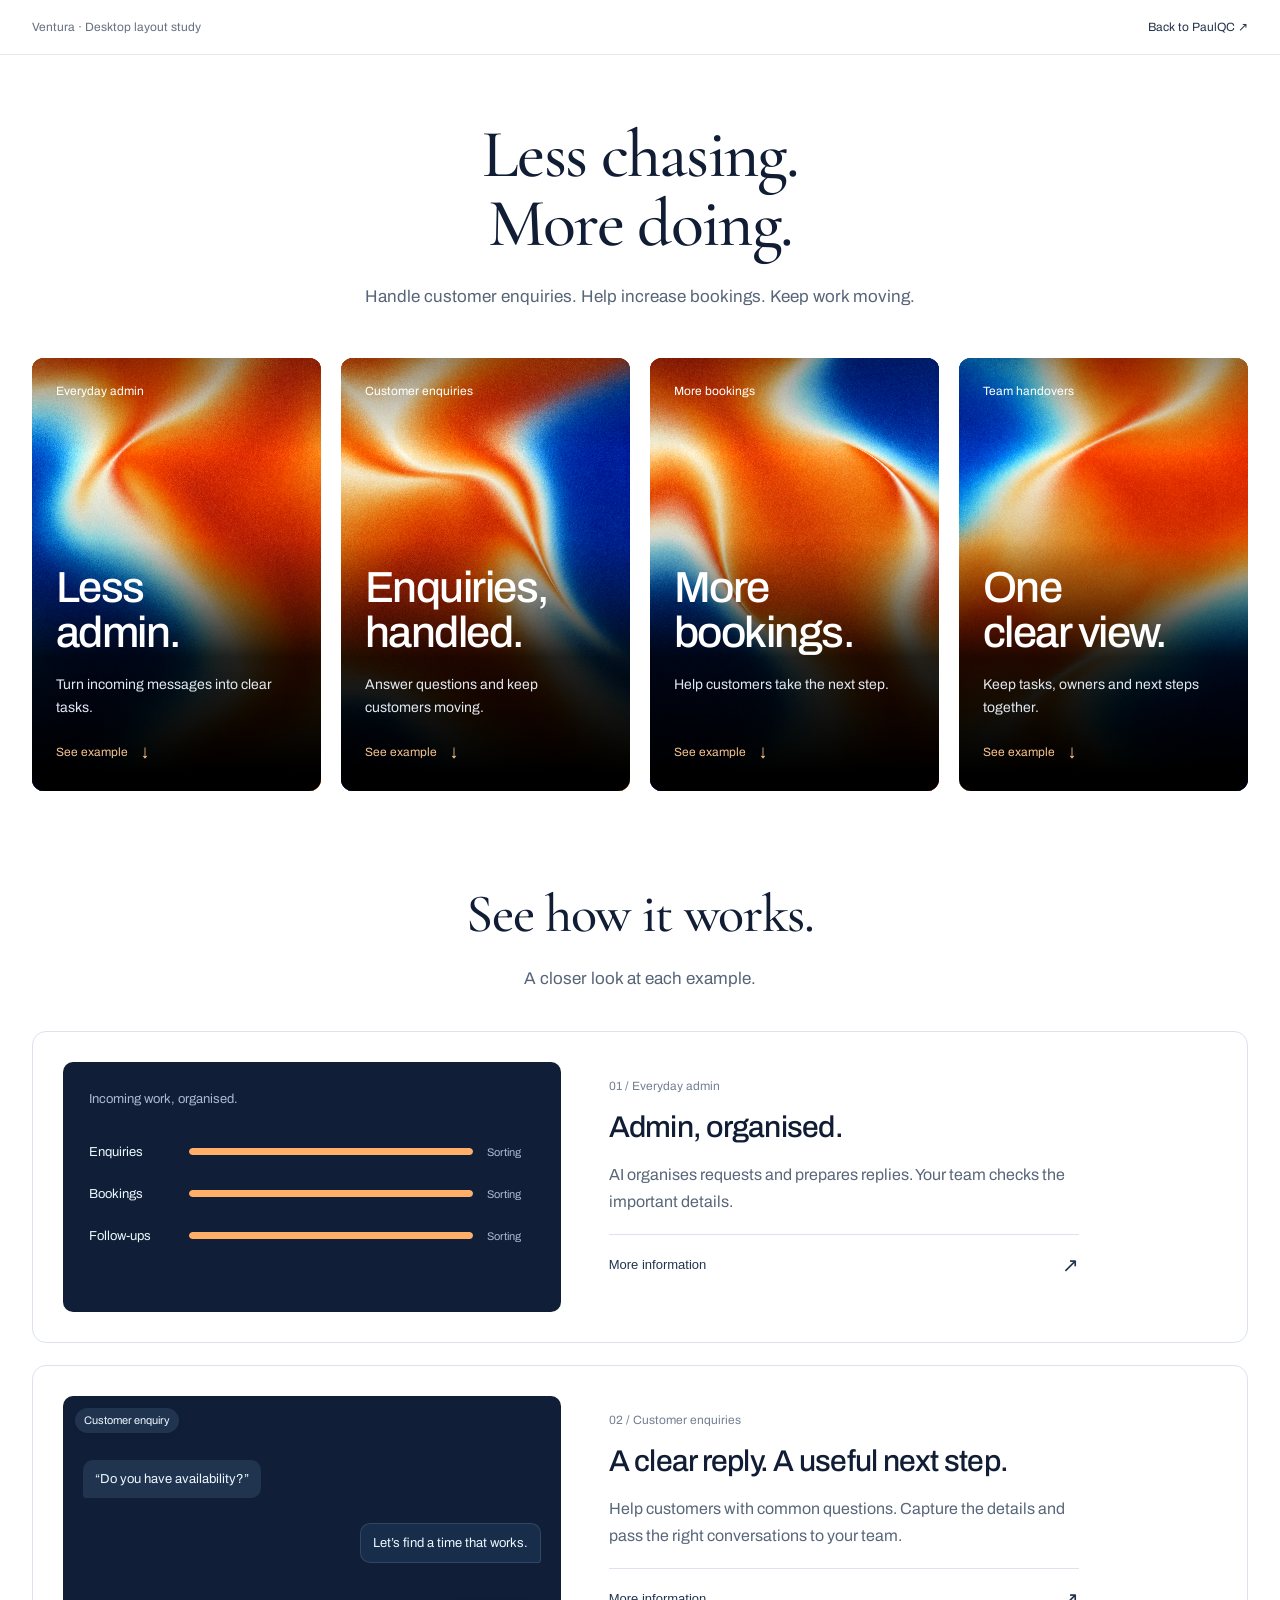
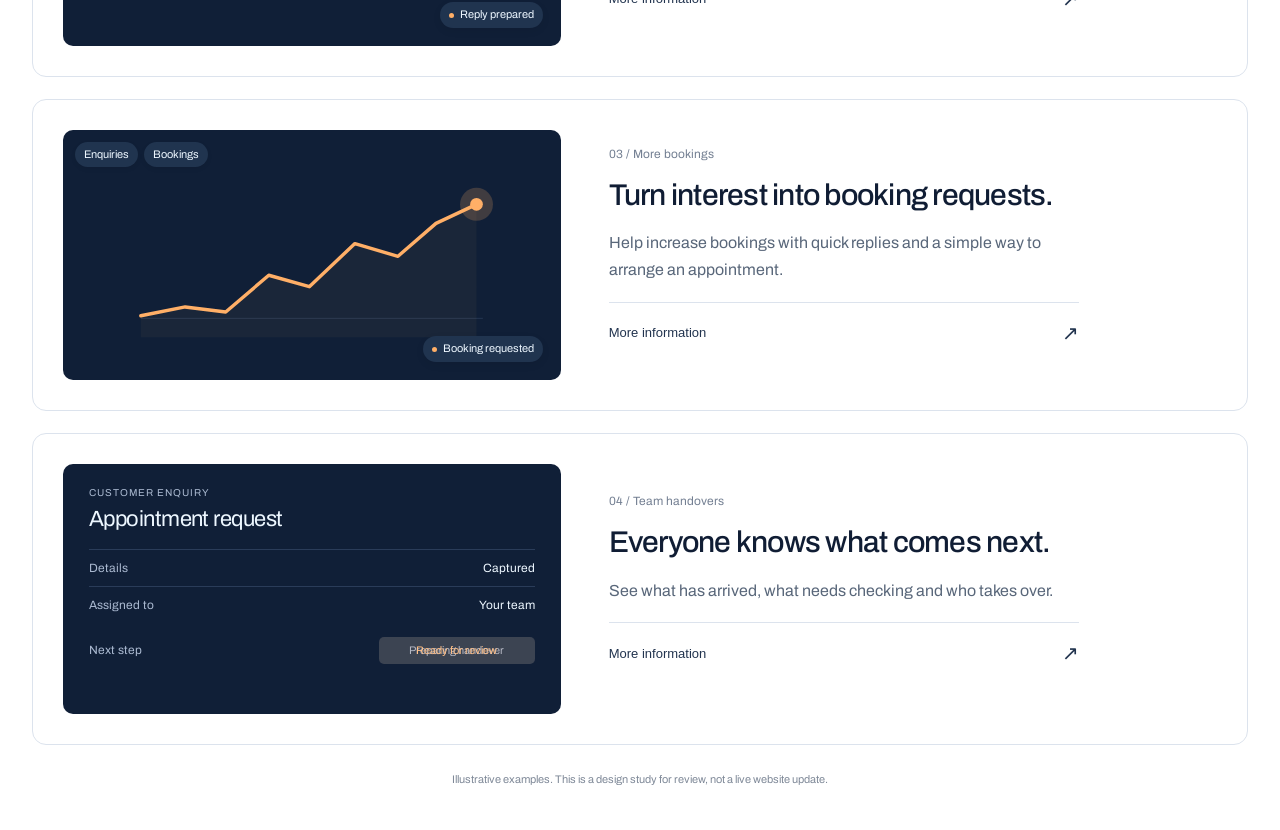
==== commit c635b940: "Adapt sorting bar animation with original Ventura content" ====
--- a/cards/index.html
+++ b/cards/index.html
@@ -1 +1 @@
-<!doctype html><html lang="en-GB"><head><meta charset="utf-8"><meta name="viewport" content="width=device-width,initial-scale=1"><meta name="robots" content="noindex,nofollow"><title>Ventura · Card layout study</title><link rel="icon" href="../favicon.svg"><link rel="preconnect" href="https://fonts.googleapis.com"><link href="https://fonts.googleapis.com/css2?family=Archivo:wght@400;500;600&family=Cormorant+Garamond:wght@400;500&display=swap" rel="stylesheet"><link rel="stylesheet" href="flows.css?v=task-panel-2"><link rel="stylesheet" href="mockup.css?v=task-panel-2"><script src="details.js" defer></script></head><body><header class="study-header"><span>Ventura · Desktop layout study</span><a href="../">Back to PaulQC ↗</a></header><main><section class="art-section wrap" id="artwork"><div class="heading"><h1>Less chasing.<br>More doing.</h1><p>Handle customer enquiries. Help increase bookings. Keep work moving.</p></div><div class="art-grid"><article class="art-card"><iframe class="card-art" src="../studies/?capture=1&study=01" title="Animated approved abstract art 1" tabindex="-1"></iframe><div class="card-shade" aria-hidden="true"></div><p class="card-label">Everyday admin</p><div class="card-copy"><h2>Less<br>admin.</h2><p>Turn incoming messages into clear tasks.</p><a href="#example-1">See example <span>↓</span></a></div></article><article class="art-card"><iframe class="card-art" src="../studies/?capture=1&study=02" title="Animated approved abstract art 2" tabindex="-1"></iframe><div class="card-shade" aria-hidden="true"></div><p class="card-label">Customer enquiries</p><div class="card-copy"><h2>Enquiries,<br>handled.</h2><p>Answer questions and keep customers moving.</p><a href="#example-2">See example <span>↓</span></a></div></article><article class="art-card"><iframe class="card-art" src="../studies/?capture=1&study=03" title="Animated approved abstract art 3" tabindex="-1"></iframe><div class="card-shade" aria-hidden="true"></div><p class="card-label">More bookings</p><div class="card-copy"><h2>More<br>bookings.</h2><p>Help customers take the next step.</p><a href="#example-3">See example <span>↓</span></a></div></article><article class="art-card"><iframe class="card-art" src="../studies/?capture=1&study=04" title="Animated fourth abstract art variation" tabindex="-1"></iframe><div class="card-shade" aria-hidden="true"></div><p class="card-label">Team handovers</p><div class="card-copy"><h2>One<br>clear view.</h2><p>Keep tasks, owners and next steps together.</p><a href="#example-4">See example <span>↓</span></a></div></article></div></section><section class="examples-section wrap" id="examples"><div class="heading examples-heading"><h2>See how it works.</h2><p>A closer look at each example.</p></div><div class="example-rows"><article class="example-row" id="example-1"><div class="diagram" aria-hidden="true"><div class="flow-art flow-admin"><div class="flow-tag">Everyday admin</div><div class="flow-tasks"><div class="flow-task task-one"><i>✓</i>Request organised</div><div class="flow-task task-two"><i>✓</i>Reply prepared</div><div class="flow-task task-three"><i>✓</i>Ready to check</div></div><span class="flow-status"><b></b>Task ready</span></div></div><div class="example-copy"><p class="row-label">01 / Everyday admin</p><h3>Admin, organised.</h3><p>AI organises requests and prepares replies. Your team checks the important details.</p><button class="flow-details-toggle" aria-expanded="false" aria-controls="flow-detail-0">More information <span>↗</span></button><div class="flow-details" id="flow-detail-0" hidden><p>We agree the tools, steps and checks with you before building your setup.</p></div></div></article><article class="example-row" id="example-2"><div class="diagram" aria-hidden="true"><div class="flow-art flow-enquiry"><div class="flow-tag">Customer enquiry</div><div class="flow-message question">“Do you have availability?”</div><div class="flow-typing"><i></i><i></i><i></i></div><div class="flow-message answer">Let’s find a time that works.</div><span class="flow-status"><b></b>Reply prepared</span></div></div><div class="example-copy"><p class="row-label">02 / Customer enquiries</p><h3>A clear reply. A useful next step.</h3><p>Help customers with common questions. Capture the details and pass the right conversations to your team.</p><button class="flow-details-toggle" aria-expanded="false" aria-controls="flow-detail-1">More information <span>↗</span></button><div class="flow-details" id="flow-detail-1" hidden><p>We agree the tools, steps and checks with you before building your setup.</p></div></div></article><article class="example-row" id="example-3"><div class="diagram" aria-hidden="true"><div class="flow-art flow-booking"><div class="flow-tags"><span class="flow-tag">Enquiries</span><span class="flow-tag">Bookings</span></div><svg class="booking-graph" viewBox="0 0 300 150" aria-hidden="true"><path class="graph-guide" d="M15 125H285"/><path class="graph-fill" d="M15 123L50 116L82 120L116 91L148 100L184 66L218 76L248 50L280 35V140H15Z"/><path class="graph-line" pathLength="1" d="M15 123L50 116L82 120L116 91L148 100L184 66L218 76L248 50L280 35"/><circle class="graph-halo" cx="280" cy="35" r="13"/><circle class="graph-dot" cx="280" cy="35" r="5"/></svg><span class="flow-status"><b></b>Booking requested</span></div></div><div class="example-copy"><p class="row-label">03 / More bookings</p><h3>Turn interest into booking requests.</h3><p>Help increase bookings with quick replies and a simple way to arrange an appointment.</p><button class="flow-details-toggle" aria-expanded="false" aria-controls="flow-detail-2">More information <span>↗</span></button><div class="flow-details" id="flow-detail-2" hidden><p>We agree the tools, steps and checks with you before building your setup.</p></div></div></article><article class="example-row" id="example-4"><div class="diagram" aria-hidden="true"><div class="flow-art flow-handover"><div class="handover-summary"><p class="handover-eyebrow">CUSTOMER ENQUIRY</p><p class="handover-subject">Appointment request</p><div class="handover-field"><span>Details</span><strong>Captured</strong></div><div class="handover-field"><span>Assigned to</span><strong>Your team</strong></div><div class="handover-review"><span>Next step</span><div class="handover-status"><span class="status-preparing">Preparing handover</span><span class="status-ready">Ready for review</span></div></div></div></div></div><div class="example-copy"><p class="row-label">04 / Team handovers</p><h3>Everyone knows what comes next.</h3><p>See what has arrived, what needs checking and who takes over.</p><button class="flow-details-toggle" aria-expanded="false" aria-controls="flow-detail-3">More information <span>↗</span></button><div class="flow-details" id="flow-detail-3" hidden><p>We agree the tools, steps and checks with you before building your setup.</p></div></div></article></div><p class="study-note">Illustrative examples. This is a design study for review, not a live website update.</p></section></main><script>const observer=new IntersectionObserver(entries=>entries.forEach(e=>e.target.dataset.visible=String(e.isIntersecting)));document.querySelectorAll('.example-row').forEach(e=>observer.observe(e));document.addEventListener('visibilitychange',()=>document.body.dataset.offscreen=String(document.hidden));</script><script>document.querySelectorAll('.art-card').forEach(card=>{function send(e,active){if(e.pointerType==='touch')return;const r=card.getBoundingClientRect();card.querySelector('iframe').contentWindow.postMessage({type:'art-pointer',x:(e.clientX-r.left)/r.width,y:(e.clientY-r.top)/r.height,active},location.origin)}card.addEventListener('pointermove',e=>send(e,true));card.addEventListener('pointerleave',e=>send(e,false))});</script></body></html>+<!doctype html><html lang="en-GB"><head><meta charset="utf-8"><meta name="viewport" content="width=device-width,initial-scale=1"><meta name="robots" content="noindex,nofollow"><title>Ventura · Card layout study</title><link rel="icon" href="../favicon.svg"><link rel="preconnect" href="https://fonts.googleapis.com"><link href="https://fonts.googleapis.com/css2?family=Archivo:wght@400;500;600&family=Cormorant+Garamond:wght@400;500&display=swap" rel="stylesheet"><link rel="stylesheet" href="flows.css?v=sorting-bars-3"><link rel="stylesheet" href="mockup.css?v=sorting-bars-3"><script src="details.js" defer></script></head><body><header class="study-header"><span>Ventura · Desktop layout study</span><a href="../">Back to PaulQC ↗</a></header><main><section class="art-section wrap" id="artwork"><div class="heading"><h1>Less chasing.<br>More doing.</h1><p>Handle customer enquiries. Help increase bookings. Keep work moving.</p></div><div class="art-grid"><article class="art-card"><iframe class="card-art" src="../studies/?capture=1&study=01" title="Animated approved abstract art 1" tabindex="-1"></iframe><div class="card-shade" aria-hidden="true"></div><p class="card-label">Everyday admin</p><div class="card-copy"><h2>Less<br>admin.</h2><p>Turn incoming messages into clear tasks.</p><a href="#example-1">See example <span>↓</span></a></div></article><article class="art-card"><iframe class="card-art" src="../studies/?capture=1&study=02" title="Animated approved abstract art 2" tabindex="-1"></iframe><div class="card-shade" aria-hidden="true"></div><p class="card-label">Customer enquiries</p><div class="card-copy"><h2>Enquiries,<br>handled.</h2><p>Answer questions and keep customers moving.</p><a href="#example-2">See example <span>↓</span></a></div></article><article class="art-card"><iframe class="card-art" src="../studies/?capture=1&study=03" title="Animated approved abstract art 3" tabindex="-1"></iframe><div class="card-shade" aria-hidden="true"></div><p class="card-label">More bookings</p><div class="card-copy"><h2>More<br>bookings.</h2><p>Help customers take the next step.</p><a href="#example-3">See example <span>↓</span></a></div></article><article class="art-card"><iframe class="card-art" src="../studies/?capture=1&study=04" title="Animated fourth abstract art variation" tabindex="-1"></iframe><div class="card-shade" aria-hidden="true"></div><p class="card-label">Team handovers</p><div class="card-copy"><h2>One<br>clear view.</h2><p>Keep tasks, owners and next steps together.</p><a href="#example-4">See example <span>↓</span></a></div></article></div></section><section class="examples-section wrap" id="examples"><div class="heading examples-heading"><h2>See how it works.</h2><p>A closer look at each example.</p></div><div class="example-rows"><article class="example-row" id="example-1"><div class="diagram" aria-hidden="true"><div class="flow-art flow-admin"><div class="sorting-panel"><p class="sorting-heading">Incoming work, organised.</p><div class="sorting-row" style="--delay:0.0s"><span class="sorting-label">Enquiries</span><div class="sorting-track"><span class="sorting-fill"></span></div><div class="sorting-status"><span class="sorting-wait">Sorting</span><span class="sorting-ready">Ready</span></div></div><div class="sorting-row" style="--delay:0.45s"><span class="sorting-label">Bookings</span><div class="sorting-track"><span class="sorting-fill"></span></div><div class="sorting-status"><span class="sorting-wait">Sorting</span><span class="sorting-ready">Ready</span></div></div><div class="sorting-row" style="--delay:0.9s"><span class="sorting-label">Follow-ups</span><div class="sorting-track"><span class="sorting-fill"></span></div><div class="sorting-status"><span class="sorting-wait">Sorting</span><span class="sorting-ready">Ready</span></div></div></div></div></div><div class="example-copy"><p class="row-label">01 / Everyday admin</p><h3>Admin, organised.</h3><p>AI organises requests and prepares replies. Your team checks the important details.</p><button class="flow-details-toggle" aria-expanded="false" aria-controls="flow-detail-0">More information <span>↗</span></button><div class="flow-details" id="flow-detail-0" hidden><p>We agree the tools, steps and checks with you before building your setup.</p></div></div></article><article class="example-row" id="example-2"><div class="diagram" aria-hidden="true"><div class="flow-art flow-enquiry"><div class="flow-tag">Customer enquiry</div><div class="flow-message question">“Do you have availability?”</div><div class="flow-typing"><i></i><i></i><i></i></div><div class="flow-message answer">Let’s find a time that works.</div><span class="flow-status"><b></b>Reply prepared</span></div></div><div class="example-copy"><p class="row-label">02 / Customer enquiries</p><h3>A clear reply. A useful next step.</h3><p>Help customers with common questions. Capture the details and pass the right conversations to your team.</p><button class="flow-details-toggle" aria-expanded="false" aria-controls="flow-detail-1">More information <span>↗</span></button><div class="flow-details" id="flow-detail-1" hidden><p>We agree the tools, steps and checks with you before building your setup.</p></div></div></article><article class="example-row" id="example-3"><div class="diagram" aria-hidden="true"><div class="flow-art flow-booking"><div class="flow-tags"><span class="flow-tag">Enquiries</span><span class="flow-tag">Bookings</span></div><svg class="booking-graph" viewBox="0 0 300 150" aria-hidden="true"><path class="graph-guide" d="M15 125H285"/><path class="graph-fill" d="M15 123L50 116L82 120L116 91L148 100L184 66L218 76L248 50L280 35V140H15Z"/><path class="graph-line" pathLength="1" d="M15 123L50 116L82 120L116 91L148 100L184 66L218 76L248 50L280 35"/><circle class="graph-halo" cx="280" cy="35" r="13"/><circle class="graph-dot" cx="280" cy="35" r="5"/></svg><span class="flow-status"><b></b>Booking requested</span></div></div><div class="example-copy"><p class="row-label">03 / More bookings</p><h3>Turn interest into booking requests.</h3><p>Help increase bookings with quick replies and a simple way to arrange an appointment.</p><button class="flow-details-toggle" aria-expanded="false" aria-controls="flow-detail-2">More information <span>↗</span></button><div class="flow-details" id="flow-detail-2" hidden><p>We agree the tools, steps and checks with you before building your setup.</p></div></div></article><article class="example-row" id="example-4"><div class="diagram" aria-hidden="true"><div class="flow-art flow-handover"><div class="handover-summary"><p class="handover-eyebrow">CUSTOMER ENQUIRY</p><p class="handover-subject">Appointment request</p><div class="handover-field"><span>Details</span><strong>Captured</strong></div><div class="handover-field"><span>Assigned to</span><strong>Your team</strong></div><div class="handover-review"><span>Next step</span><div class="handover-status"><span class="status-preparing">Preparing handover</span><span class="status-ready">Ready for review</span></div></div></div></div></div><div class="example-copy"><p class="row-label">04 / Team handovers</p><h3>Everyone knows what comes next.</h3><p>See what has arrived, what needs checking and who takes over.</p><button class="flow-details-toggle" aria-expanded="false" aria-controls="flow-detail-3">More information <span>↗</span></button><div class="flow-details" id="flow-detail-3" hidden><p>We agree the tools, steps and checks with you before building your setup.</p></div></div></article></div><p class="study-note">Illustrative examples. This is a design study for review, not a live website update.</p></section></main><script>const observer=new IntersectionObserver(entries=>entries.forEach(e=>e.target.dataset.visible=String(e.isIntersecting)));document.querySelectorAll('.example-row').forEach(e=>observer.observe(e));document.addEventListener('visibilitychange',()=>document.body.dataset.offscreen=String(document.hidden));</script><script>document.querySelectorAll('.art-card').forEach(card=>{function send(e,active){if(e.pointerType==='touch')return;const r=card.getBoundingClientRect();card.querySelector('iframe').contentWindow.postMessage({type:'art-pointer',x:(e.clientX-r.left)/r.width,y:(e.clientY-r.top)/r.height,active},location.origin)}card.addEventListener('pointermove',e=>send(e,true));card.addEventListener('pointerleave',e=>send(e,false))});</script></body></html>
--- a/cards/mockup.css
+++ b/cards/mockup.css
@@ -14,3 +14,18 @@
 @keyframes handover-preparing{0%,22%{opacity:1}30%,90%{opacity:0}98%,100%{opacity:1}}
 @keyframes handover-ready{0%,22%{opacity:0;transform:translateY(3px)}30%,90%{opacity:1;transform:translateY(0)}98%,100%{opacity:0;transform:translateY(0)}}
 @media(prefers-reduced-motion:reduce){.handover-status .status-preparing{display:none}.handover-status .status-ready{animation:none;opacity:1;transform:none}}
+
+.sorting-panel{position:absolute;inset:30px 26px}
+.sorting-heading{font-size:13px;color:var(--flow-muted);margin:0 0 25px}
+.sorting-row{display:grid;grid-template-columns:86px minmax(0,1fr) 48px;align-items:center;gap:14px;min-height:42px;position:relative}
+.sorting-label{font-size:13px;color:var(--flow-ink)}
+.sorting-track{height:7px;border-radius:8px;background:#ffffff12;overflow:hidden}
+.sorting-fill{display:block;width:100%;height:100%;background:var(--flow-accent);border-radius:8px;transform-origin:left;animation:sorting-fill 8s cubic-bezier(.22,.65,.25,1) infinite;animation-delay:var(--delay)}
+.sorting-status{position:relative;height:18px;font-size:11px}
+.sorting-status span{position:absolute;inset:0;display:flex;align-items:center}
+.sorting-wait{color:var(--flow-muted);animation:sorting-wait 8s ease infinite;animation-delay:var(--delay)}
+.sorting-ready{color:var(--flow-accent);animation:sorting-ready 8s ease infinite;animation-delay:var(--delay);opacity:0}
+@keyframes sorting-fill{0%,7%{transform:scaleX(.03);opacity:.4}27%{transform:scaleX(.54);opacity:1}43%,83%{transform:scaleX(1);opacity:1}94%,100%{transform:scaleX(1);opacity:0}}
+@keyframes sorting-wait{0%,37%{opacity:1}44%,88%{opacity:0}97%,100%{opacity:1}}
+@keyframes sorting-ready{0%,37%{opacity:0;transform:translateY(3px)}44%,83%{opacity:1;transform:translateY(0)}94%,100%{opacity:0;transform:translateY(0)}}
+@media(prefers-reduced-motion:reduce){.sorting-fill{animation:none;transform:scaleX(1);opacity:1}.sorting-wait{display:none!important}.sorting-ready{animation:none;opacity:1;transform:none}}
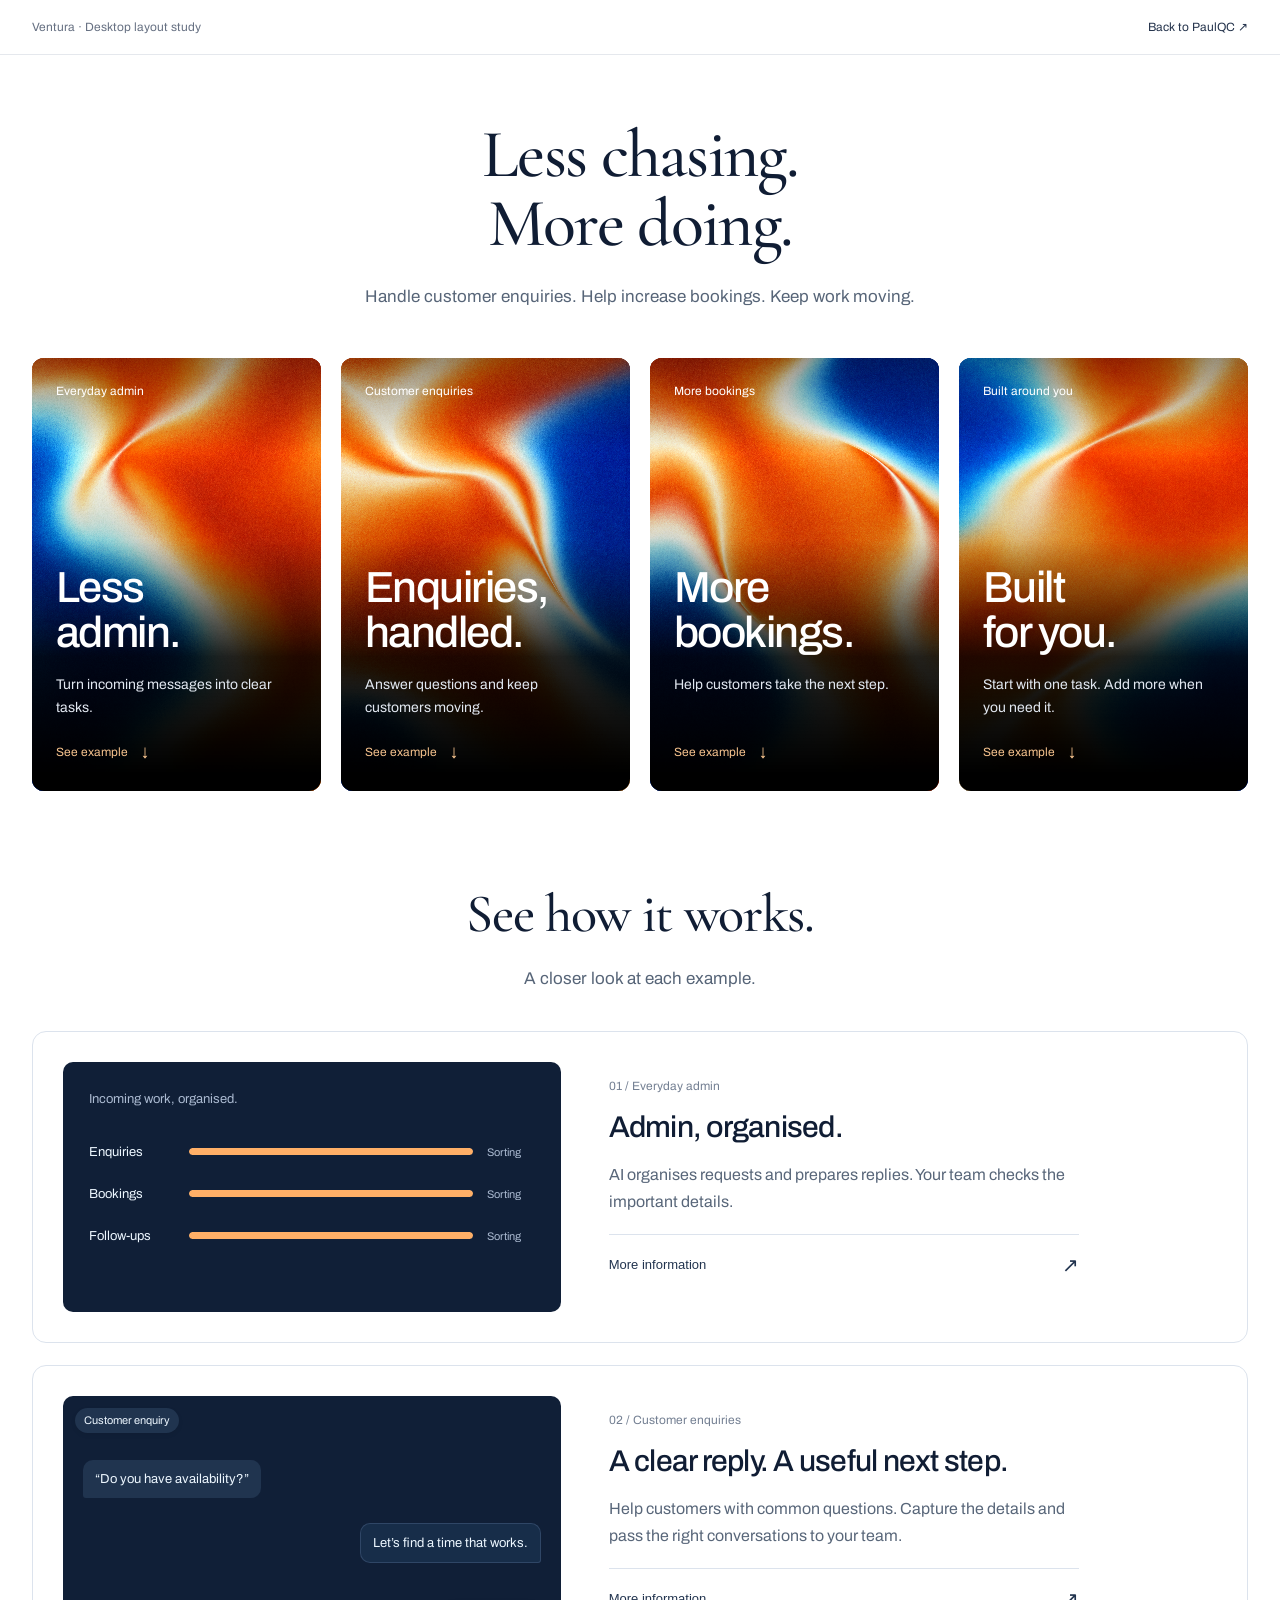
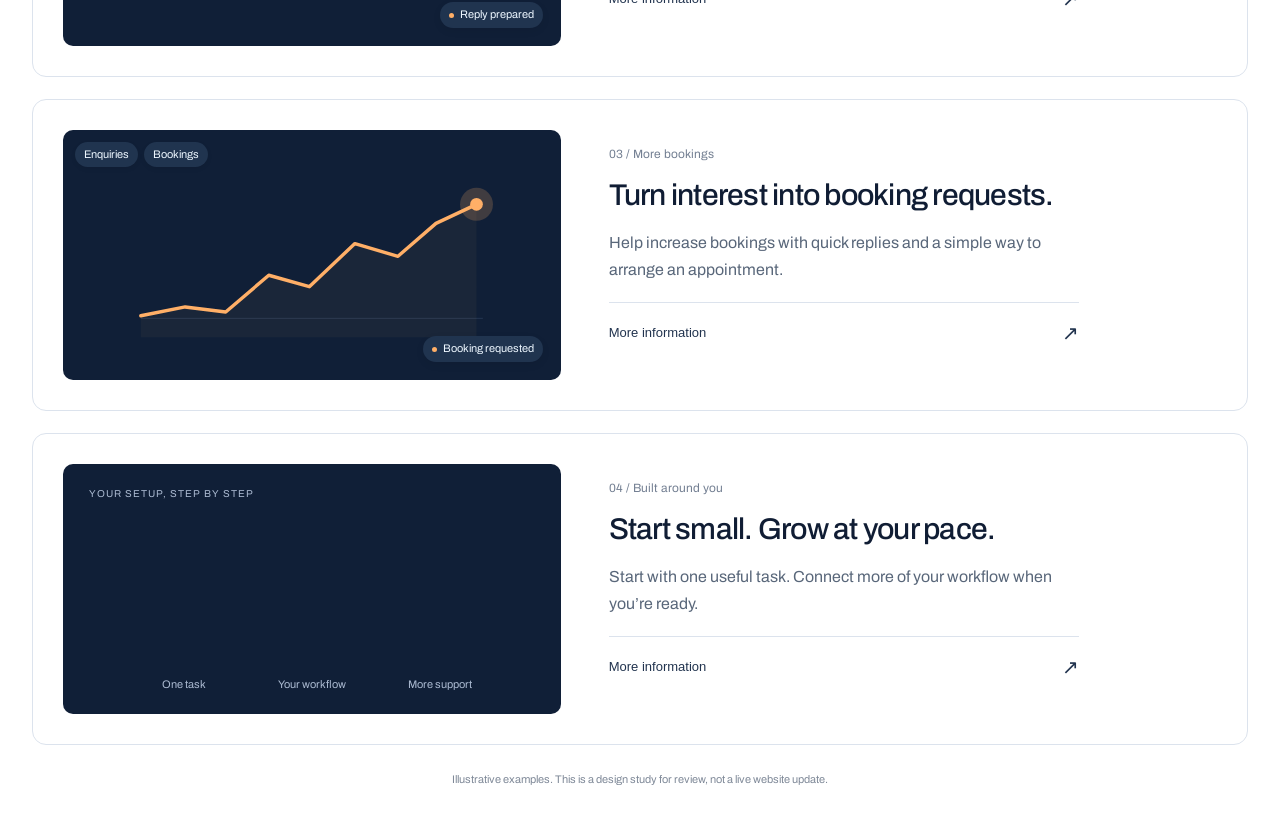
==== commit 1307d728: "Adapt rising columns to Ventura setup stages" ====
--- a/cards/index.html
+++ b/cards/index.html
@@ -1 +1 @@
-<!doctype html><html lang="en-GB"><head><meta charset="utf-8"><meta name="viewport" content="width=device-width,initial-scale=1"><meta name="robots" content="noindex,nofollow"><title>Ventura · Card layout study</title><link rel="icon" href="../favicon.svg"><link rel="preconnect" href="https://fonts.googleapis.com"><link href="https://fonts.googleapis.com/css2?family=Archivo:wght@400;500;600&family=Cormorant+Garamond:wght@400;500&display=swap" rel="stylesheet"><link rel="stylesheet" href="flows.css?v=sorting-bars-3"><link rel="stylesheet" href="mockup.css?v=sorting-bars-3"><script src="details.js" defer></script></head><body><header class="study-header"><span>Ventura · Desktop layout study</span><a href="../">Back to PaulQC ↗</a></header><main><section class="art-section wrap" id="artwork"><div class="heading"><h1>Less chasing.<br>More doing.</h1><p>Handle customer enquiries. Help increase bookings. Keep work moving.</p></div><div class="art-grid"><article class="art-card"><iframe class="card-art" src="../studies/?capture=1&study=01" title="Animated approved abstract art 1" tabindex="-1"></iframe><div class="card-shade" aria-hidden="true"></div><p class="card-label">Everyday admin</p><div class="card-copy"><h2>Less<br>admin.</h2><p>Turn incoming messages into clear tasks.</p><a href="#example-1">See example <span>↓</span></a></div></article><article class="art-card"><iframe class="card-art" src="../studies/?capture=1&study=02" title="Animated approved abstract art 2" tabindex="-1"></iframe><div class="card-shade" aria-hidden="true"></div><p class="card-label">Customer enquiries</p><div class="card-copy"><h2>Enquiries,<br>handled.</h2><p>Answer questions and keep customers moving.</p><a href="#example-2">See example <span>↓</span></a></div></article><article class="art-card"><iframe class="card-art" src="../studies/?capture=1&study=03" title="Animated approved abstract art 3" tabindex="-1"></iframe><div class="card-shade" aria-hidden="true"></div><p class="card-label">More bookings</p><div class="card-copy"><h2>More<br>bookings.</h2><p>Help customers take the next step.</p><a href="#example-3">See example <span>↓</span></a></div></article><article class="art-card"><iframe class="card-art" src="../studies/?capture=1&study=04" title="Animated fourth abstract art variation" tabindex="-1"></iframe><div class="card-shade" aria-hidden="true"></div><p class="card-label">Team handovers</p><div class="card-copy"><h2>One<br>clear view.</h2><p>Keep tasks, owners and next steps together.</p><a href="#example-4">See example <span>↓</span></a></div></article></div></section><section class="examples-section wrap" id="examples"><div class="heading examples-heading"><h2>See how it works.</h2><p>A closer look at each example.</p></div><div class="example-rows"><article class="example-row" id="example-1"><div class="diagram" aria-hidden="true"><div class="flow-art flow-admin"><div class="sorting-panel"><p class="sorting-heading">Incoming work, organised.</p><div class="sorting-row" style="--delay:0.0s"><span class="sorting-label">Enquiries</span><div class="sorting-track"><span class="sorting-fill"></span></div><div class="sorting-status"><span class="sorting-wait">Sorting</span><span class="sorting-ready">Ready</span></div></div><div class="sorting-row" style="--delay:0.45s"><span class="sorting-label">Bookings</span><div class="sorting-track"><span class="sorting-fill"></span></div><div class="sorting-status"><span class="sorting-wait">Sorting</span><span class="sorting-ready">Ready</span></div></div><div class="sorting-row" style="--delay:0.9s"><span class="sorting-label">Follow-ups</span><div class="sorting-track"><span class="sorting-fill"></span></div><div class="sorting-status"><span class="sorting-wait">Sorting</span><span class="sorting-ready">Ready</span></div></div></div></div></div><div class="example-copy"><p class="row-label">01 / Everyday admin</p><h3>Admin, organised.</h3><p>AI organises requests and prepares replies. Your team checks the important details.</p><button class="flow-details-toggle" aria-expanded="false" aria-controls="flow-detail-0">More information <span>↗</span></button><div class="flow-details" id="flow-detail-0" hidden><p>We agree the tools, steps and checks with you before building your setup.</p></div></div></article><article class="example-row" id="example-2"><div class="diagram" aria-hidden="true"><div class="flow-art flow-enquiry"><div class="flow-tag">Customer enquiry</div><div class="flow-message question">“Do you have availability?”</div><div class="flow-typing"><i></i><i></i><i></i></div><div class="flow-message answer">Let’s find a time that works.</div><span class="flow-status"><b></b>Reply prepared</span></div></div><div class="example-copy"><p class="row-label">02 / Customer enquiries</p><h3>A clear reply. A useful next step.</h3><p>Help customers with common questions. Capture the details and pass the right conversations to your team.</p><button class="flow-details-toggle" aria-expanded="false" aria-controls="flow-detail-1">More information <span>↗</span></button><div class="flow-details" id="flow-detail-1" hidden><p>We agree the tools, steps and checks with you before building your setup.</p></div></div></article><article class="example-row" id="example-3"><div class="diagram" aria-hidden="true"><div class="flow-art flow-booking"><div class="flow-tags"><span class="flow-tag">Enquiries</span><span class="flow-tag">Bookings</span></div><svg class="booking-graph" viewBox="0 0 300 150" aria-hidden="true"><path class="graph-guide" d="M15 125H285"/><path class="graph-fill" d="M15 123L50 116L82 120L116 91L148 100L184 66L218 76L248 50L280 35V140H15Z"/><path class="graph-line" pathLength="1" d="M15 123L50 116L82 120L116 91L148 100L184 66L218 76L248 50L280 35"/><circle class="graph-halo" cx="280" cy="35" r="13"/><circle class="graph-dot" cx="280" cy="35" r="5"/></svg><span class="flow-status"><b></b>Booking requested</span></div></div><div class="example-copy"><p class="row-label">03 / More bookings</p><h3>Turn interest into booking requests.</h3><p>Help increase bookings with quick replies and a simple way to arrange an appointment.</p><button class="flow-details-toggle" aria-expanded="false" aria-controls="flow-detail-2">More information <span>↗</span></button><div class="flow-details" id="flow-detail-2" hidden><p>We agree the tools, steps and checks with you before building your setup.</p></div></div></article><article class="example-row" id="example-4"><div class="diagram" aria-hidden="true"><div class="flow-art flow-handover"><div class="handover-summary"><p class="handover-eyebrow">CUSTOMER ENQUIRY</p><p class="handover-subject">Appointment request</p><div class="handover-field"><span>Details</span><strong>Captured</strong></div><div class="handover-field"><span>Assigned to</span><strong>Your team</strong></div><div class="handover-review"><span>Next step</span><div class="handover-status"><span class="status-preparing">Preparing handover</span><span class="status-ready">Ready for review</span></div></div></div></div></div><div class="example-copy"><p class="row-label">04 / Team handovers</p><h3>Everyone knows what comes next.</h3><p>See what has arrived, what needs checking and who takes over.</p><button class="flow-details-toggle" aria-expanded="false" aria-controls="flow-detail-3">More information <span>↗</span></button><div class="flow-details" id="flow-detail-3" hidden><p>We agree the tools, steps and checks with you before building your setup.</p></div></div></article></div><p class="study-note">Illustrative examples. This is a design study for review, not a live website update.</p></section></main><script>const observer=new IntersectionObserver(entries=>entries.forEach(e=>e.target.dataset.visible=String(e.isIntersecting)));document.querySelectorAll('.example-row').forEach(e=>observer.observe(e));document.addEventListener('visibilitychange',()=>document.body.dataset.offscreen=String(document.hidden));</script><script>document.querySelectorAll('.art-card').forEach(card=>{function send(e,active){if(e.pointerType==='touch')return;const r=card.getBoundingClientRect();card.querySelector('iframe').contentWindow.postMessage({type:'art-pointer',x:(e.clientX-r.left)/r.width,y:(e.clientY-r.top)/r.height,active},location.origin)}card.addEventListener('pointermove',e=>send(e,true));card.addEventListener('pointerleave',e=>send(e,false))});</script></body></html>+<!doctype html><html lang="en-GB"><head><meta charset="utf-8"><meta name="viewport" content="width=device-width,initial-scale=1"><meta name="robots" content="noindex,nofollow"><title>Ventura · Card layout study</title><link rel="icon" href="../favicon.svg"><link rel="preconnect" href="https://fonts.googleapis.com"><link href="https://fonts.googleapis.com/css2?family=Archivo:wght@400;500;600&family=Cormorant+Garamond:wght@400;500&display=swap" rel="stylesheet"><link rel="stylesheet" href="flows.css?v=rising-bars-4"><link rel="stylesheet" href="mockup.css?v=rising-bars-4"><script src="details.js" defer></script></head><body><header class="study-header"><span>Ventura · Desktop layout study</span><a href="../">Back to PaulQC ↗</a></header><main><section class="art-section wrap" id="artwork"><div class="heading"><h1>Less chasing.<br>More doing.</h1><p>Handle customer enquiries. Help increase bookings. Keep work moving.</p></div><div class="art-grid"><article class="art-card"><iframe class="card-art" src="../studies/?capture=1&study=01" title="Animated approved abstract art 1" tabindex="-1"></iframe><div class="card-shade" aria-hidden="true"></div><p class="card-label">Everyday admin</p><div class="card-copy"><h2>Less<br>admin.</h2><p>Turn incoming messages into clear tasks.</p><a href="#example-1">See example <span>↓</span></a></div></article><article class="art-card"><iframe class="card-art" src="../studies/?capture=1&study=02" title="Animated approved abstract art 2" tabindex="-1"></iframe><div class="card-shade" aria-hidden="true"></div><p class="card-label">Customer enquiries</p><div class="card-copy"><h2>Enquiries,<br>handled.</h2><p>Answer questions and keep customers moving.</p><a href="#example-2">See example <span>↓</span></a></div></article><article class="art-card"><iframe class="card-art" src="../studies/?capture=1&study=03" title="Animated approved abstract art 3" tabindex="-1"></iframe><div class="card-shade" aria-hidden="true"></div><p class="card-label">More bookings</p><div class="card-copy"><h2>More<br>bookings.</h2><p>Help customers take the next step.</p><a href="#example-3">See example <span>↓</span></a></div></article><article class="art-card"><iframe class="card-art" src="../studies/?capture=1&study=04" title="Animated fourth abstract art variation" tabindex="-1"></iframe><div class="card-shade" aria-hidden="true"></div><p class="card-label">Built around you</p><div class="card-copy"><h2>Built<br>for you.</h2><p>Start with one task. Add more when you need it.</p><a href="#example-4">See example <span>↓</span></a></div></article></div></section><section class="examples-section wrap" id="examples"><div class="heading examples-heading"><h2>See how it works.</h2><p>A closer look at each example.</p></div><div class="example-rows"><article class="example-row" id="example-1"><div class="diagram" aria-hidden="true"><div class="flow-art flow-admin"><div class="sorting-panel"><p class="sorting-heading">Incoming work, organised.</p><div class="sorting-row" style="--delay:0.0s"><span class="sorting-label">Enquiries</span><div class="sorting-track"><span class="sorting-fill"></span></div><div class="sorting-status"><span class="sorting-wait">Sorting</span><span class="sorting-ready">Ready</span></div></div><div class="sorting-row" style="--delay:0.45s"><span class="sorting-label">Bookings</span><div class="sorting-track"><span class="sorting-fill"></span></div><div class="sorting-status"><span class="sorting-wait">Sorting</span><span class="sorting-ready">Ready</span></div></div><div class="sorting-row" style="--delay:0.9s"><span class="sorting-label">Follow-ups</span><div class="sorting-track"><span class="sorting-fill"></span></div><div class="sorting-status"><span class="sorting-wait">Sorting</span><span class="sorting-ready">Ready</span></div></div></div></div></div><div class="example-copy"><p class="row-label">01 / Everyday admin</p><h3>Admin, organised.</h3><p>AI organises requests and prepares replies. Your team checks the important details.</p><button class="flow-details-toggle" aria-expanded="false" aria-controls="flow-detail-0">More information <span>↗</span></button><div class="flow-details" id="flow-detail-0" hidden><p>We agree the tools, steps and checks with you before building your setup.</p></div></div></article><article class="example-row" id="example-2"><div class="diagram" aria-hidden="true"><div class="flow-art flow-enquiry"><div class="flow-tag">Customer enquiry</div><div class="flow-message question">“Do you have availability?”</div><div class="flow-typing"><i></i><i></i><i></i></div><div class="flow-message answer">Let’s find a time that works.</div><span class="flow-status"><b></b>Reply prepared</span></div></div><div class="example-copy"><p class="row-label">02 / Customer enquiries</p><h3>A clear reply. A useful next step.</h3><p>Help customers with common questions. Capture the details and pass the right conversations to your team.</p><button class="flow-details-toggle" aria-expanded="false" aria-controls="flow-detail-1">More information <span>↗</span></button><div class="flow-details" id="flow-detail-1" hidden><p>We agree the tools, steps and checks with you before building your setup.</p></div></div></article><article class="example-row" id="example-3"><div class="diagram" aria-hidden="true"><div class="flow-art flow-booking"><div class="flow-tags"><span class="flow-tag">Enquiries</span><span class="flow-tag">Bookings</span></div><svg class="booking-graph" viewBox="0 0 300 150" aria-hidden="true"><path class="graph-guide" d="M15 125H285"/><path class="graph-fill" d="M15 123L50 116L82 120L116 91L148 100L184 66L218 76L248 50L280 35V140H15Z"/><path class="graph-line" pathLength="1" d="M15 123L50 116L82 120L116 91L148 100L184 66L218 76L248 50L280 35"/><circle class="graph-halo" cx="280" cy="35" r="13"/><circle class="graph-dot" cx="280" cy="35" r="5"/></svg><span class="flow-status"><b></b>Booking requested</span></div></div><div class="example-copy"><p class="row-label">03 / More bookings</p><h3>Turn interest into booking requests.</h3><p>Help increase bookings with quick replies and a simple way to arrange an appointment.</p><button class="flow-details-toggle" aria-expanded="false" aria-controls="flow-detail-2">More information <span>↗</span></button><div class="flow-details" id="flow-detail-2" hidden><p>We agree the tools, steps and checks with you before building your setup.</p></div></div></article><article class="example-row" id="example-4"><div class="diagram" aria-hidden="true"><div class="flow-art flow-growth"><p class="setup-caption">YOUR SETUP, STEP BY STEP</p><div class="setup-chart"><div class="setup-stage" style="--height:40px;--delay:0.0s"><div class="setup-column"><span class="setup-number">01</span><span class="setup-fill"></span></div><span class="setup-label">One task</span></div><div class="setup-stage" style="--height:78px;--delay:0.65s"><div class="setup-column"><span class="setup-number">02</span><span class="setup-fill"></span></div><span class="setup-label">Your workflow</span></div><div class="setup-stage" style="--height:122px;--delay:1.3s"><div class="setup-column"><span class="setup-number">03</span><span class="setup-fill"></span></div><span class="setup-label">More support</span></div></div></div></div><div class="example-copy"><p class="row-label">04 / Built around you</p><h3>Start small. Grow at your pace.</h3><p>Start with one useful task. Connect more of your workflow when you’re ready.</p><button class="flow-details-toggle" aria-expanded="false" aria-controls="flow-detail-3">More information <span>↗</span></button><div class="flow-details" id="flow-detail-3" hidden><p>We agree the tools, steps and checks with you before building your setup.</p></div></div></article></div><p class="study-note">Illustrative examples. This is a design study for review, not a live website update.</p></section></main><script>const observer=new IntersectionObserver(entries=>entries.forEach(e=>e.target.dataset.visible=String(e.isIntersecting)));document.querySelectorAll('.example-row').forEach(e=>observer.observe(e));document.addEventListener('visibilitychange',()=>document.body.dataset.offscreen=String(document.hidden));</script><script>document.querySelectorAll('.art-card').forEach(card=>{function send(e,active){if(e.pointerType==='touch')return;const r=card.getBoundingClientRect();card.querySelector('iframe').contentWindow.postMessage({type:'art-pointer',x:(e.clientX-r.left)/r.width,y:(e.clientY-r.top)/r.height,active},location.origin)}card.addEventListener('pointermove',e=>send(e,true));card.addEventListener('pointerleave',e=>send(e,false))});</script></body></html>
--- a/cards/mockup.css
+++ b/cards/mockup.css
@@ -1,20 +1,4 @@
 *{box-sizing:border-box}html{scroll-behavior:smooth;scroll-padding-top:24px}body{margin:0;background:#fff;color:#101d34;font-family:Archivo,Arial,sans-serif;--flow-ink:#edf7ff;--flow-accent:#ffaf67;--flow-muted:#abbad1;--flow-line:#6a85ad4a;--flow-panel:#101f37;--flow-chip:#20344f;--flow-shade:#172d49}.wrap{width:min(1328px,calc(100% - 64px));margin:auto}.study-header{padding:20px 32px;border-bottom:1px solid #e5e8ed;display:flex;justify-content:space-between;font-size:12px;color:#667082}.study-header a{color:#24334c;text-decoration:none}.heading{text-align:center;margin:65px 0 48px}.heading h1,.heading h2{font-family:'Cormorant Garamond',Georgia,serif;font-size:68px;line-height:1.02;letter-spacing:-.025em;font-weight:500;margin:0 0 24px}.heading p{font-size:17px;line-height:1.6;color:#576578;margin:0}.art-grid{display:grid;grid-template-columns:repeat(4,minmax(0,1fr));gap:20px}.art-card{position:relative;aspect-ratio:2/3;background:#000;overflow:hidden;border-radius:12px;color:white;isolation:isolate}.card-art{position:absolute;inset:0;width:100%;height:100%;border:0;pointer-events:none}.card-shade{position:absolute;inset:0;background:linear-gradient(#0006,transparent 22%,#0002 42%,#000d 69%,#000 96%);pointer-events:none}.card-label{position:absolute;top:26px;left:24px;font-size:12px;margin:0;z-index:2}.card-copy{position:absolute;left:24px;right:24px;bottom:24px;z-index:2}.card-copy h2{font-family:'Helvetica Neue',Archivo,Arial,sans-serif;font-size:clamp(30px,3.4vw,49px);line-height:1.04;letter-spacing:-.035em;font-weight:500;margin:0}.card-copy p{font-size:14px;line-height:1.65;margin:18px 0;color:#e2e8f1;min-height:46px}.card-copy a{display:flex;align-items:center;gap:14px;font-size:12px;color:#f5c28d;text-decoration:none;min-height:30px}.card-copy a span{transition:transform .3s}.card-copy a:hover span{transform:translateY(3px)}a:focus-visible,button:focus-visible{outline:3px solid #de8841;outline-offset:4px}.examples-section{padding-bottom:45px}.examples-heading{margin-top:95px;margin-bottom:38px}.examples-heading h2{font-size:54px}.example-rows{display:grid;grid-template-columns:1fr;gap:22px}.example-row{display:grid;grid-template-columns:.9fr 1.1fr;align-items:center;gap:48px;border:1px solid #dce3ed;border-radius:14px;padding:30px;min-height:308px}.diagram{height:250px;border-radius:10px;overflow:hidden;pointer-events:none}.diagram .flow-tag{font-size:11px}.diagram .flow-status{font-size:11px;bottom:18px;right:18px}.diagram .flow-tasks{top:58px;left:20px;right:20px;gap:10px}.diagram .flow-task{font-size:13px;padding:10px 13px}.diagram .flow-message{font-size:13px}.diagram .question{top:64px;left:20px}.diagram .answer{top:127px;right:20px}.diagram .flow-typing{top:119px}.diagram .booking-graph{inset:30px 0 30px;height:190px}.row-label{font-size:12px;color:#737f92;margin:0 0 17px}.example-copy h3{font-size:30px;line-height:1.15;letter-spacing:-.025em;font-weight:500;max-width:480px;margin:0 0 17px}.example-copy>p:not(.row-label){color:#59677a;font-size:16px;line-height:1.7;max-width:470px;margin:0}.example-copy .flow-details-toggle{color:#21334e;border-color:#dce3ed;margin-top:18px;width:100%;max-width:470px;text-align:left}.example-copy .flow-details{color:#59677a;max-width:470px}.study-note{text-align:center;color:#7f8998;font-size:11px;margin:28px 0 0}.example-row .flow-art *{animation-play-state:paused}.example-row[data-visible=true] .flow-art *{animation-play-state:running}.flow-tag,.flow-status{z-index:1}.capture .study-header{display:none}@media(max-width:1100px){.wrap{width:calc(100% - 40px)}.art-grid{gap:12px}.card-copy,.card-label{left:16px;right:16px}.card-copy h2{font-size:34px}.card-copy p{font-size:12px}.example-row{gap:30px}}@media(prefers-reduced-motion:reduce){html{scroll-behavior:auto}*,*:before,*:after{animation:none!important;transition:none!important}}
-/* Handover: a clear task summary with a quiet status change. */
-.handover-summary{position:absolute;inset:23px 26px;color:var(--flow-ink)}
-.handover-eyebrow{font-size:10px;letter-spacing:.1em;color:var(--flow-muted);margin:0 0 9px}
-.handover-subject{font-size:22px;letter-spacing:-.025em;margin:0 0 18px}
-.handover-field{display:flex;justify-content:space-between;padding:11px 0;border-top:1px solid var(--flow-line);font-size:12px}
-.handover-field span,.handover-review>span{color:var(--flow-muted)}
-.handover-field strong{font-weight:400}
-.handover-review{display:flex;justify-content:space-between;align-items:center;font-size:12px;padding-top:14px}
-.handover-status{position:relative;width:156px;height:27px;text-align:center}
-.handover-status span{position:absolute;inset:0;display:grid;place-items:center;border-radius:5px;font-size:11px;white-space:nowrap}
-.status-preparing{background:var(--flow-chip);color:var(--flow-muted);animation:handover-preparing 8s ease infinite}
-.status-ready{background:#ffaf6720;color:#ffbf86;animation:handover-ready 8s ease infinite}
-@keyframes handover-preparing{0%,22%{opacity:1}30%,90%{opacity:0}98%,100%{opacity:1}}
-@keyframes handover-ready{0%,22%{opacity:0;transform:translateY(3px)}30%,90%{opacity:1;transform:translateY(0)}98%,100%{opacity:0;transform:translateY(0)}}
-@media(prefers-reduced-motion:reduce){.handover-status .status-preparing{display:none}.handover-status .status-ready{animation:none;opacity:1;transform:none}}
-
 .sorting-panel{position:absolute;inset:30px 26px}
 .sorting-heading{font-size:13px;color:var(--flow-muted);margin:0 0 25px}
 .sorting-row{display:grid;grid-template-columns:86px minmax(0,1fr) 48px;align-items:center;gap:14px;min-height:42px;position:relative}
@@ -29,3 +13,14 @@
 @keyframes sorting-wait{0%,37%{opacity:1}44%,88%{opacity:0}97%,100%{opacity:1}}
 @keyframes sorting-ready{0%,37%{opacity:0;transform:translateY(3px)}44%,83%{opacity:1;transform:translateY(0)}94%,100%{opacity:0;transform:translateY(0)}}
 @media(prefers-reduced-motion:reduce){.sorting-fill{animation:none;transform:scaleX(1);opacity:1}.sorting-wait{display:none!important}.sorting-ready{animation:none;opacity:1;transform:none}}
+
+.setup-caption{position:absolute;top:24px;left:26px;margin:0;font-size:10px;letter-spacing:.1em;color:var(--flow-muted)}
+.setup-chart{position:absolute;inset:50px 30px 22px;display:flex;justify-content:center;align-items:flex-end;gap:28px}
+.setup-stage{display:flex;flex-direction:column;align-items:center;gap:12px;width:100px;flex-shrink:0}
+.setup-column{position:relative;width:48px;height:var(--height)}
+.setup-fill{position:absolute;inset:0;background:var(--flow-accent);border-radius:6px 6px 0 0;transform-origin:bottom;transform:scaleY(0);animation:setup-rise 8s cubic-bezier(.22,.65,.25,1) infinite;animation-delay:var(--delay);animation-fill-mode:both}
+.setup-number{position:absolute;bottom:calc(100% + 9px);left:0;right:0;text-align:center;font-size:13px;font-variant-numeric:tabular-nums;color:var(--flow-ink);opacity:0;animation:setup-label-in 8s ease infinite;animation-delay:var(--delay);animation-fill-mode:both}
+.setup-label{font-size:11px;line-height:16px;color:var(--flow-muted);white-space:nowrap}
+@keyframes setup-rise{0%,5%{transform:scaleY(0);opacity:0}7%{opacity:1}16%,75%{transform:scaleY(1);opacity:1}87%,100%{transform:scaleY(1);opacity:0}}
+@keyframes setup-label-in{0%,13%{opacity:0;transform:translateY(4px)}20%,75%{opacity:1;transform:translateY(0)}87%,100%{opacity:0;transform:translateY(0)}}
+@media(prefers-reduced-motion:reduce){.setup-fill{animation:none;transform:scaleY(1);opacity:1}.setup-number{animation:none;transform:none;opacity:1}}
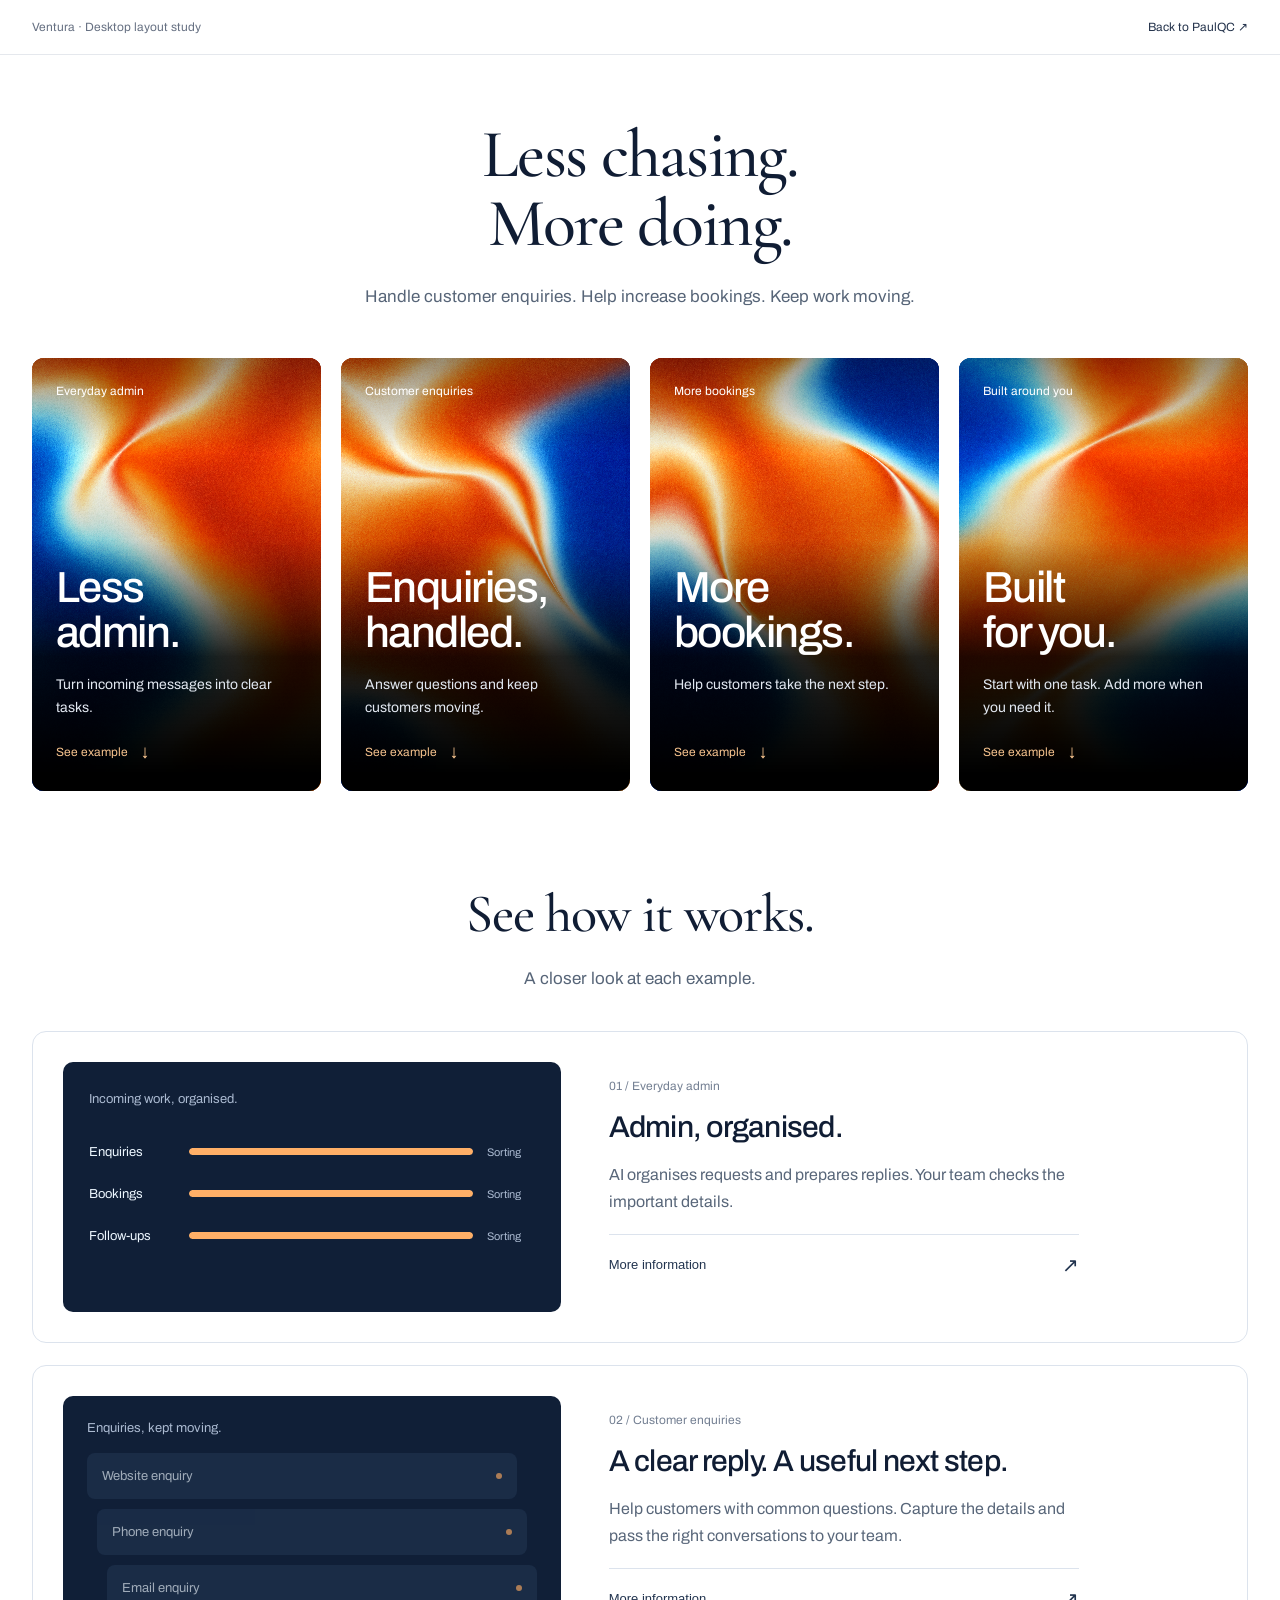
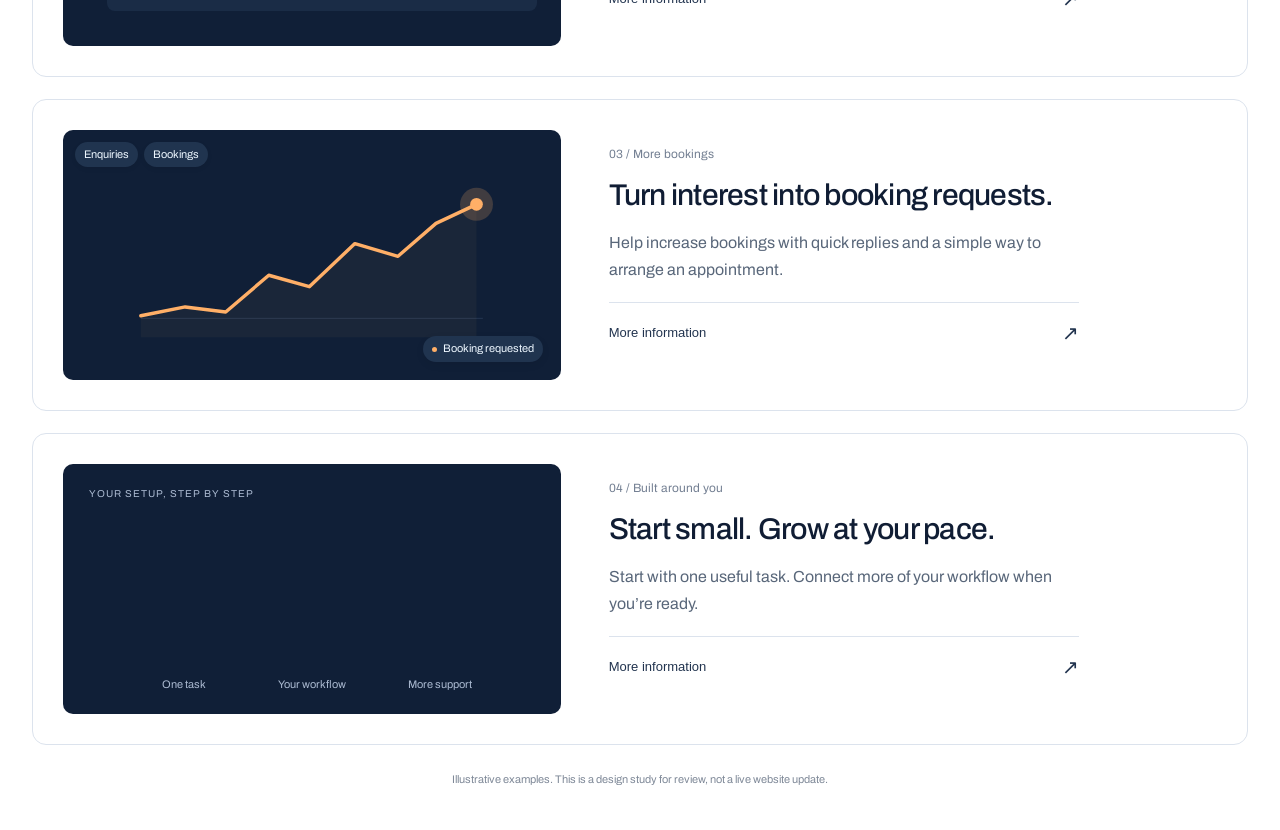
==== commit 2063ac5a: "Adapt cycling enquiry stack with Ventura labels" ====
--- a/cards/index.html
+++ b/cards/index.html
@@ -1 +1 @@
-<!doctype html><html lang="en-GB"><head><meta charset="utf-8"><meta name="viewport" content="width=device-width,initial-scale=1"><meta name="robots" content="noindex,nofollow"><title>Ventura · Card layout study</title><link rel="icon" href="../favicon.svg"><link rel="preconnect" href="https://fonts.googleapis.com"><link href="https://fonts.googleapis.com/css2?family=Archivo:wght@400;500;600&family=Cormorant+Garamond:wght@400;500&display=swap" rel="stylesheet"><link rel="stylesheet" href="flows.css?v=rising-bars-4"><link rel="stylesheet" href="mockup.css?v=rising-bars-4"><script src="details.js" defer></script></head><body><header class="study-header"><span>Ventura · Desktop layout study</span><a href="../">Back to PaulQC ↗</a></header><main><section class="art-section wrap" id="artwork"><div class="heading"><h1>Less chasing.<br>More doing.</h1><p>Handle customer enquiries. Help increase bookings. Keep work moving.</p></div><div class="art-grid"><article class="art-card"><iframe class="card-art" src="../studies/?capture=1&study=01" title="Animated approved abstract art 1" tabindex="-1"></iframe><div class="card-shade" aria-hidden="true"></div><p class="card-label">Everyday admin</p><div class="card-copy"><h2>Less<br>admin.</h2><p>Turn incoming messages into clear tasks.</p><a href="#example-1">See example <span>↓</span></a></div></article><article class="art-card"><iframe class="card-art" src="../studies/?capture=1&study=02" title="Animated approved abstract art 2" tabindex="-1"></iframe><div class="card-shade" aria-hidden="true"></div><p class="card-label">Customer enquiries</p><div class="card-copy"><h2>Enquiries,<br>handled.</h2><p>Answer questions and keep customers moving.</p><a href="#example-2">See example <span>↓</span></a></div></article><article class="art-card"><iframe class="card-art" src="../studies/?capture=1&study=03" title="Animated approved abstract art 3" tabindex="-1"></iframe><div class="card-shade" aria-hidden="true"></div><p class="card-label">More bookings</p><div class="card-copy"><h2>More<br>bookings.</h2><p>Help customers take the next step.</p><a href="#example-3">See example <span>↓</span></a></div></article><article class="art-card"><iframe class="card-art" src="../studies/?capture=1&study=04" title="Animated fourth abstract art variation" tabindex="-1"></iframe><div class="card-shade" aria-hidden="true"></div><p class="card-label">Built around you</p><div class="card-copy"><h2>Built<br>for you.</h2><p>Start with one task. Add more when you need it.</p><a href="#example-4">See example <span>↓</span></a></div></article></div></section><section class="examples-section wrap" id="examples"><div class="heading examples-heading"><h2>See how it works.</h2><p>A closer look at each example.</p></div><div class="example-rows"><article class="example-row" id="example-1"><div class="diagram" aria-hidden="true"><div class="flow-art flow-admin"><div class="sorting-panel"><p class="sorting-heading">Incoming work, organised.</p><div class="sorting-row" style="--delay:0.0s"><span class="sorting-label">Enquiries</span><div class="sorting-track"><span class="sorting-fill"></span></div><div class="sorting-status"><span class="sorting-wait">Sorting</span><span class="sorting-ready">Ready</span></div></div><div class="sorting-row" style="--delay:0.45s"><span class="sorting-label">Bookings</span><div class="sorting-track"><span class="sorting-fill"></span></div><div class="sorting-status"><span class="sorting-wait">Sorting</span><span class="sorting-ready">Ready</span></div></div><div class="sorting-row" style="--delay:0.9s"><span class="sorting-label">Follow-ups</span><div class="sorting-track"><span class="sorting-fill"></span></div><div class="sorting-status"><span class="sorting-wait">Sorting</span><span class="sorting-ready">Ready</span></div></div></div></div></div><div class="example-copy"><p class="row-label">01 / Everyday admin</p><h3>Admin, organised.</h3><p>AI organises requests and prepares replies. Your team checks the important details.</p><button class="flow-details-toggle" aria-expanded="false" aria-controls="flow-detail-0">More information <span>↗</span></button><div class="flow-details" id="flow-detail-0" hidden><p>We agree the tools, steps and checks with you before building your setup.</p></div></div></article><article class="example-row" id="example-2"><div class="diagram" aria-hidden="true"><div class="flow-art flow-enquiry"><div class="flow-tag">Customer enquiry</div><div class="flow-message question">“Do you have availability?”</div><div class="flow-typing"><i></i><i></i><i></i></div><div class="flow-message answer">Let’s find a time that works.</div><span class="flow-status"><b></b>Reply prepared</span></div></div><div class="example-copy"><p class="row-label">02 / Customer enquiries</p><h3>A clear reply. A useful next step.</h3><p>Help customers with common questions. Capture the details and pass the right conversations to your team.</p><button class="flow-details-toggle" aria-expanded="false" aria-controls="flow-detail-1">More information <span>↗</span></button><div class="flow-details" id="flow-detail-1" hidden><p>We agree the tools, steps and checks with you before building your setup.</p></div></div></article><article class="example-row" id="example-3"><div class="diagram" aria-hidden="true"><div class="flow-art flow-booking"><div class="flow-tags"><span class="flow-tag">Enquiries</span><span class="flow-tag">Bookings</span></div><svg class="booking-graph" viewBox="0 0 300 150" aria-hidden="true"><path class="graph-guide" d="M15 125H285"/><path class="graph-fill" d="M15 123L50 116L82 120L116 91L148 100L184 66L218 76L248 50L280 35V140H15Z"/><path class="graph-line" pathLength="1" d="M15 123L50 116L82 120L116 91L148 100L184 66L218 76L248 50L280 35"/><circle class="graph-halo" cx="280" cy="35" r="13"/><circle class="graph-dot" cx="280" cy="35" r="5"/></svg><span class="flow-status"><b></b>Booking requested</span></div></div><div class="example-copy"><p class="row-label">03 / More bookings</p><h3>Turn interest into booking requests.</h3><p>Help increase bookings with quick replies and a simple way to arrange an appointment.</p><button class="flow-details-toggle" aria-expanded="false" aria-controls="flow-detail-2">More information <span>↗</span></button><div class="flow-details" id="flow-detail-2" hidden><p>We agree the tools, steps and checks with you before building your setup.</p></div></div></article><article class="example-row" id="example-4"><div class="diagram" aria-hidden="true"><div class="flow-art flow-growth"><p class="setup-caption">YOUR SETUP, STEP BY STEP</p><div class="setup-chart"><div class="setup-stage" style="--height:40px;--delay:0.0s"><div class="setup-column"><span class="setup-number">01</span><span class="setup-fill"></span></div><span class="setup-label">One task</span></div><div class="setup-stage" style="--height:78px;--delay:0.65s"><div class="setup-column"><span class="setup-number">02</span><span class="setup-fill"></span></div><span class="setup-label">Your workflow</span></div><div class="setup-stage" style="--height:122px;--delay:1.3s"><div class="setup-column"><span class="setup-number">03</span><span class="setup-fill"></span></div><span class="setup-label">More support</span></div></div></div></div><div class="example-copy"><p class="row-label">04 / Built around you</p><h3>Start small. Grow at your pace.</h3><p>Start with one useful task. Connect more of your workflow when you’re ready.</p><button class="flow-details-toggle" aria-expanded="false" aria-controls="flow-detail-3">More information <span>↗</span></button><div class="flow-details" id="flow-detail-3" hidden><p>We agree the tools, steps and checks with you before building your setup.</p></div></div></article></div><p class="study-note">Illustrative examples. This is a design study for review, not a live website update.</p></section></main><script>const observer=new IntersectionObserver(entries=>entries.forEach(e=>e.target.dataset.visible=String(e.isIntersecting)));document.querySelectorAll('.example-row').forEach(e=>observer.observe(e));document.addEventListener('visibilitychange',()=>document.body.dataset.offscreen=String(document.hidden));</script><script>document.querySelectorAll('.art-card').forEach(card=>{function send(e,active){if(e.pointerType==='touch')return;const r=card.getBoundingClientRect();card.querySelector('iframe').contentWindow.postMessage({type:'art-pointer',x:(e.clientX-r.left)/r.width,y:(e.clientY-r.top)/r.height,active},location.origin)}card.addEventListener('pointermove',e=>send(e,true));card.addEventListener('pointerleave',e=>send(e,false))});</script></body></html>+<!doctype html><html lang="en-GB"><head><meta charset="utf-8"><meta name="viewport" content="width=device-width,initial-scale=1"><meta name="robots" content="noindex,nofollow"><title>Ventura · Card layout study</title><link rel="icon" href="../favicon.svg"><link rel="preconnect" href="https://fonts.googleapis.com"><link href="https://fonts.googleapis.com/css2?family=Archivo:wght@400;500;600&family=Cormorant+Garamond:wght@400;500&display=swap" rel="stylesheet"><link rel="stylesheet" href="flows.css?v=enquiry-stack-5"><link rel="stylesheet" href="mockup.css?v=enquiry-stack-5"><script src="details.js" defer></script></head><body><header class="study-header"><span>Ventura · Desktop layout study</span><a href="../">Back to PaulQC ↗</a></header><main><section class="art-section wrap" id="artwork"><div class="heading"><h1>Less chasing.<br>More doing.</h1><p>Handle customer enquiries. Help increase bookings. Keep work moving.</p></div><div class="art-grid"><article class="art-card"><iframe class="card-art" src="../studies/?capture=1&study=01" title="Animated approved abstract art 1" tabindex="-1"></iframe><div class="card-shade" aria-hidden="true"></div><p class="card-label">Everyday admin</p><div class="card-copy"><h2>Less<br>admin.</h2><p>Turn incoming messages into clear tasks.</p><a href="#example-1">See example <span>↓</span></a></div></article><article class="art-card"><iframe class="card-art" src="../studies/?capture=1&study=02" title="Animated approved abstract art 2" tabindex="-1"></iframe><div class="card-shade" aria-hidden="true"></div><p class="card-label">Customer enquiries</p><div class="card-copy"><h2>Enquiries,<br>handled.</h2><p>Answer questions and keep customers moving.</p><a href="#example-2">See example <span>↓</span></a></div></article><article class="art-card"><iframe class="card-art" src="../studies/?capture=1&study=03" title="Animated approved abstract art 3" tabindex="-1"></iframe><div class="card-shade" aria-hidden="true"></div><p class="card-label">More bookings</p><div class="card-copy"><h2>More<br>bookings.</h2><p>Help customers take the next step.</p><a href="#example-3">See example <span>↓</span></a></div></article><article class="art-card"><iframe class="card-art" src="../studies/?capture=1&study=04" title="Animated fourth abstract art variation" tabindex="-1"></iframe><div class="card-shade" aria-hidden="true"></div><p class="card-label">Built around you</p><div class="card-copy"><h2>Built<br>for you.</h2><p>Start with one task. Add more when you need it.</p><a href="#example-4">See example <span>↓</span></a></div></article></div></section><section class="examples-section wrap" id="examples"><div class="heading examples-heading"><h2>See how it works.</h2><p>A closer look at each example.</p></div><div class="example-rows"><article class="example-row" id="example-1"><div class="diagram" aria-hidden="true"><div class="flow-art flow-admin"><div class="sorting-panel"><p class="sorting-heading">Incoming work, organised.</p><div class="sorting-row" style="--delay:0.0s"><span class="sorting-label">Enquiries</span><div class="sorting-track"><span class="sorting-fill"></span></div><div class="sorting-status"><span class="sorting-wait">Sorting</span><span class="sorting-ready">Ready</span></div></div><div class="sorting-row" style="--delay:0.45s"><span class="sorting-label">Bookings</span><div class="sorting-track"><span class="sorting-fill"></span></div><div class="sorting-status"><span class="sorting-wait">Sorting</span><span class="sorting-ready">Ready</span></div></div><div class="sorting-row" style="--delay:0.9s"><span class="sorting-label">Follow-ups</span><div class="sorting-track"><span class="sorting-fill"></span></div><div class="sorting-status"><span class="sorting-wait">Sorting</span><span class="sorting-ready">Ready</span></div></div></div></div></div><div class="example-copy"><p class="row-label">01 / Everyday admin</p><h3>Admin, organised.</h3><p>AI organises requests and prepares replies. Your team checks the important details.</p><button class="flow-details-toggle" aria-expanded="false" aria-controls="flow-detail-0">More information <span>↗</span></button><div class="flow-details" id="flow-detail-0" hidden><p>We agree the tools, steps and checks with you before building your setup.</p></div></div></article><article class="example-row" id="example-2"><div class="diagram" aria-hidden="true"><div class="flow-art flow-enquiry"><div class="enquiry-stack"><p class="enquiry-heading">Enquiries, kept moving.</p><div class="enquiry-row" style="--offset:0px;--phase:0s"><span class="enquiry-outline"></span><span class="enquiry-channel">Website enquiry</span><span class="enquiry-step">Reply prepared</span><span class="enquiry-dot"></span></div><div class="enquiry-row" style="--offset:10px;--phase:-4.4s"><span class="enquiry-outline"></span><span class="enquiry-channel">Phone enquiry</span><span class="enquiry-step">Details captured</span><span class="enquiry-dot"></span></div><div class="enquiry-row" style="--offset:20px;--phase:-2.2s"><span class="enquiry-outline"></span><span class="enquiry-channel">Email enquiry</span><span class="enquiry-step">Follow-up ready</span><span class="enquiry-dot"></span></div></div></div></div><div class="example-copy"><p class="row-label">02 / Customer enquiries</p><h3>A clear reply. A useful next step.</h3><p>Help customers with common questions. Capture the details and pass the right conversations to your team.</p><button class="flow-details-toggle" aria-expanded="false" aria-controls="flow-detail-1">More information <span>↗</span></button><div class="flow-details" id="flow-detail-1" hidden><p>We agree the tools, steps and checks with you before building your setup.</p></div></div></article><article class="example-row" id="example-3"><div class="diagram" aria-hidden="true"><div class="flow-art flow-booking"><div class="flow-tags"><span class="flow-tag">Enquiries</span><span class="flow-tag">Bookings</span></div><svg class="booking-graph" viewBox="0 0 300 150" aria-hidden="true"><path class="graph-guide" d="M15 125H285"/><path class="graph-fill" d="M15 123L50 116L82 120L116 91L148 100L184 66L218 76L248 50L280 35V140H15Z"/><path class="graph-line" pathLength="1" d="M15 123L50 116L82 120L116 91L148 100L184 66L218 76L248 50L280 35"/><circle class="graph-halo" cx="280" cy="35" r="13"/><circle class="graph-dot" cx="280" cy="35" r="5"/></svg><span class="flow-status"><b></b>Booking requested</span></div></div><div class="example-copy"><p class="row-label">03 / More bookings</p><h3>Turn interest into booking requests.</h3><p>Help increase bookings with quick replies and a simple way to arrange an appointment.</p><button class="flow-details-toggle" aria-expanded="false" aria-controls="flow-detail-2">More information <span>↗</span></button><div class="flow-details" id="flow-detail-2" hidden><p>We agree the tools, steps and checks with you before building your setup.</p></div></div></article><article class="example-row" id="example-4"><div class="diagram" aria-hidden="true"><div class="flow-art flow-growth"><p class="setup-caption">YOUR SETUP, STEP BY STEP</p><div class="setup-chart"><div class="setup-stage" style="--height:40px;--delay:0.0s"><div class="setup-column"><span class="setup-number">01</span><span class="setup-fill"></span></div><span class="setup-label">One task</span></div><div class="setup-stage" style="--height:78px;--delay:0.65s"><div class="setup-column"><span class="setup-number">02</span><span class="setup-fill"></span></div><span class="setup-label">Your workflow</span></div><div class="setup-stage" style="--height:122px;--delay:1.3s"><div class="setup-column"><span class="setup-number">03</span><span class="setup-fill"></span></div><span class="setup-label">More support</span></div></div></div></div><div class="example-copy"><p class="row-label">04 / Built around you</p><h3>Start small. Grow at your pace.</h3><p>Start with one useful task. Connect more of your workflow when you’re ready.</p><button class="flow-details-toggle" aria-expanded="false" aria-controls="flow-detail-3">More information <span>↗</span></button><div class="flow-details" id="flow-detail-3" hidden><p>We agree the tools, steps and checks with you before building your setup.</p></div></div></article></div><p class="study-note">Illustrative examples. This is a design study for review, not a live website update.</p></section></main><script>const observer=new IntersectionObserver(entries=>entries.forEach(e=>e.target.dataset.visible=String(e.isIntersecting)));document.querySelectorAll('.example-row').forEach(e=>observer.observe(e));document.addEventListener('visibilitychange',()=>document.body.dataset.offscreen=String(document.hidden));</script><script>document.querySelectorAll('.art-card').forEach(card=>{function send(e,active){if(e.pointerType==='touch')return;const r=card.getBoundingClientRect();card.querySelector('iframe').contentWindow.postMessage({type:'art-pointer',x:(e.clientX-r.left)/r.width,y:(e.clientY-r.top)/r.height,active},location.origin)}card.addEventListener('pointermove',e=>send(e,true));card.addEventListener('pointerleave',e=>send(e,false))});</script></body></html>
--- a/cards/mockup.css
+++ b/cards/mockup.css
@@ -24,3 +24,15 @@
 @keyframes setup-rise{0%,5%{transform:scaleY(0);opacity:0}7%{opacity:1}16%,75%{transform:scaleY(1);opacity:1}87%,100%{transform:scaleY(1);opacity:0}}
 @keyframes setup-label-in{0%,13%{opacity:0;transform:translateY(4px)}20%,75%{opacity:1;transform:translateY(0)}87%,100%{opacity:0;transform:translateY(0)}}
 @media(prefers-reduced-motion:reduce){.setup-fill{animation:none;transform:scaleY(1);opacity:1}.setup-number{animation:none;transform:none;opacity:1}}
+
+.enquiry-stack{position:absolute;inset:25px 24px}
+.enquiry-heading{margin:0 0 18px;font-size:13px;color:var(--flow-muted)}
+.enquiry-row{position:relative;display:flex;align-items:center;gap:12px;width:calc(100% - 20px);height:46px;margin-bottom:10px;padding:0 15px;border-radius:8px;background:#20344f;transform:translateX(var(--offset));opacity:.65;animation:enquiry-focus 6.6s ease infinite;animation-delay:var(--phase)}
+.enquiry-outline{position:absolute;inset:0;border:1px solid var(--flow-accent);border-radius:inherit;pointer-events:none;opacity:0;animation:enquiry-highlight 6.6s ease infinite;animation-delay:var(--phase)}
+.enquiry-channel{font-size:13px;color:var(--flow-ink);white-space:nowrap}
+.enquiry-step{margin-left:auto;font-size:11px;color:var(--flow-muted);white-space:nowrap;opacity:0;animation:enquiry-step 6.6s ease infinite;animation-delay:var(--phase)}
+.enquiry-dot{width:6px;height:6px;flex-shrink:0;background:var(--flow-accent);border-radius:50%}
+@keyframes enquiry-focus{0%,26%{opacity:1}33%,93%{opacity:.65}100%{opacity:1}}
+@keyframes enquiry-highlight{0%,26%{opacity:1}33%,93%{opacity:0}100%{opacity:1}}
+@keyframes enquiry-step{0%,26%{opacity:1;transform:translateX(0)}33%,93%{opacity:0;transform:translateX(-4px)}100%{opacity:1;transform:translateX(0)}}
+@media(prefers-reduced-motion:reduce){.enquiry-row{animation:none;opacity:1}.enquiry-outline{animation:none;opacity:0}.enquiry-step{animation:none;opacity:1;transform:none}}
